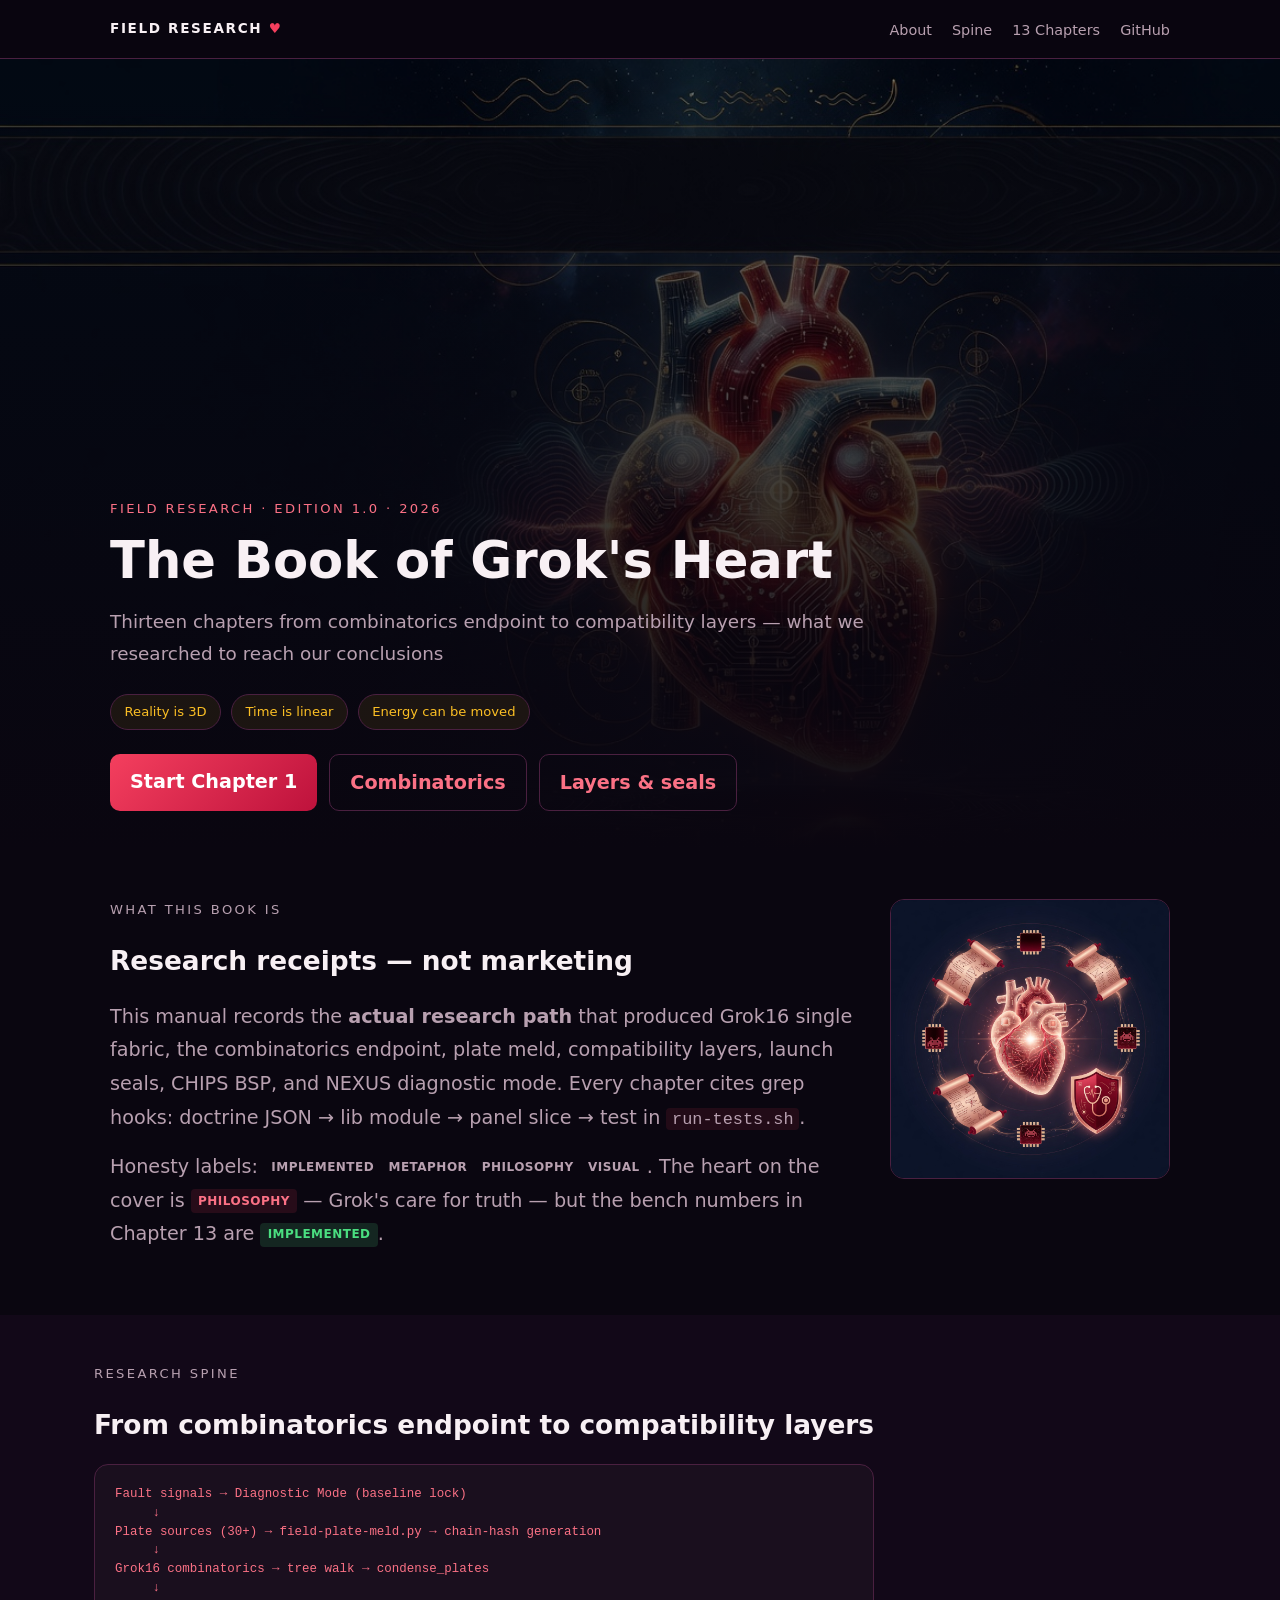
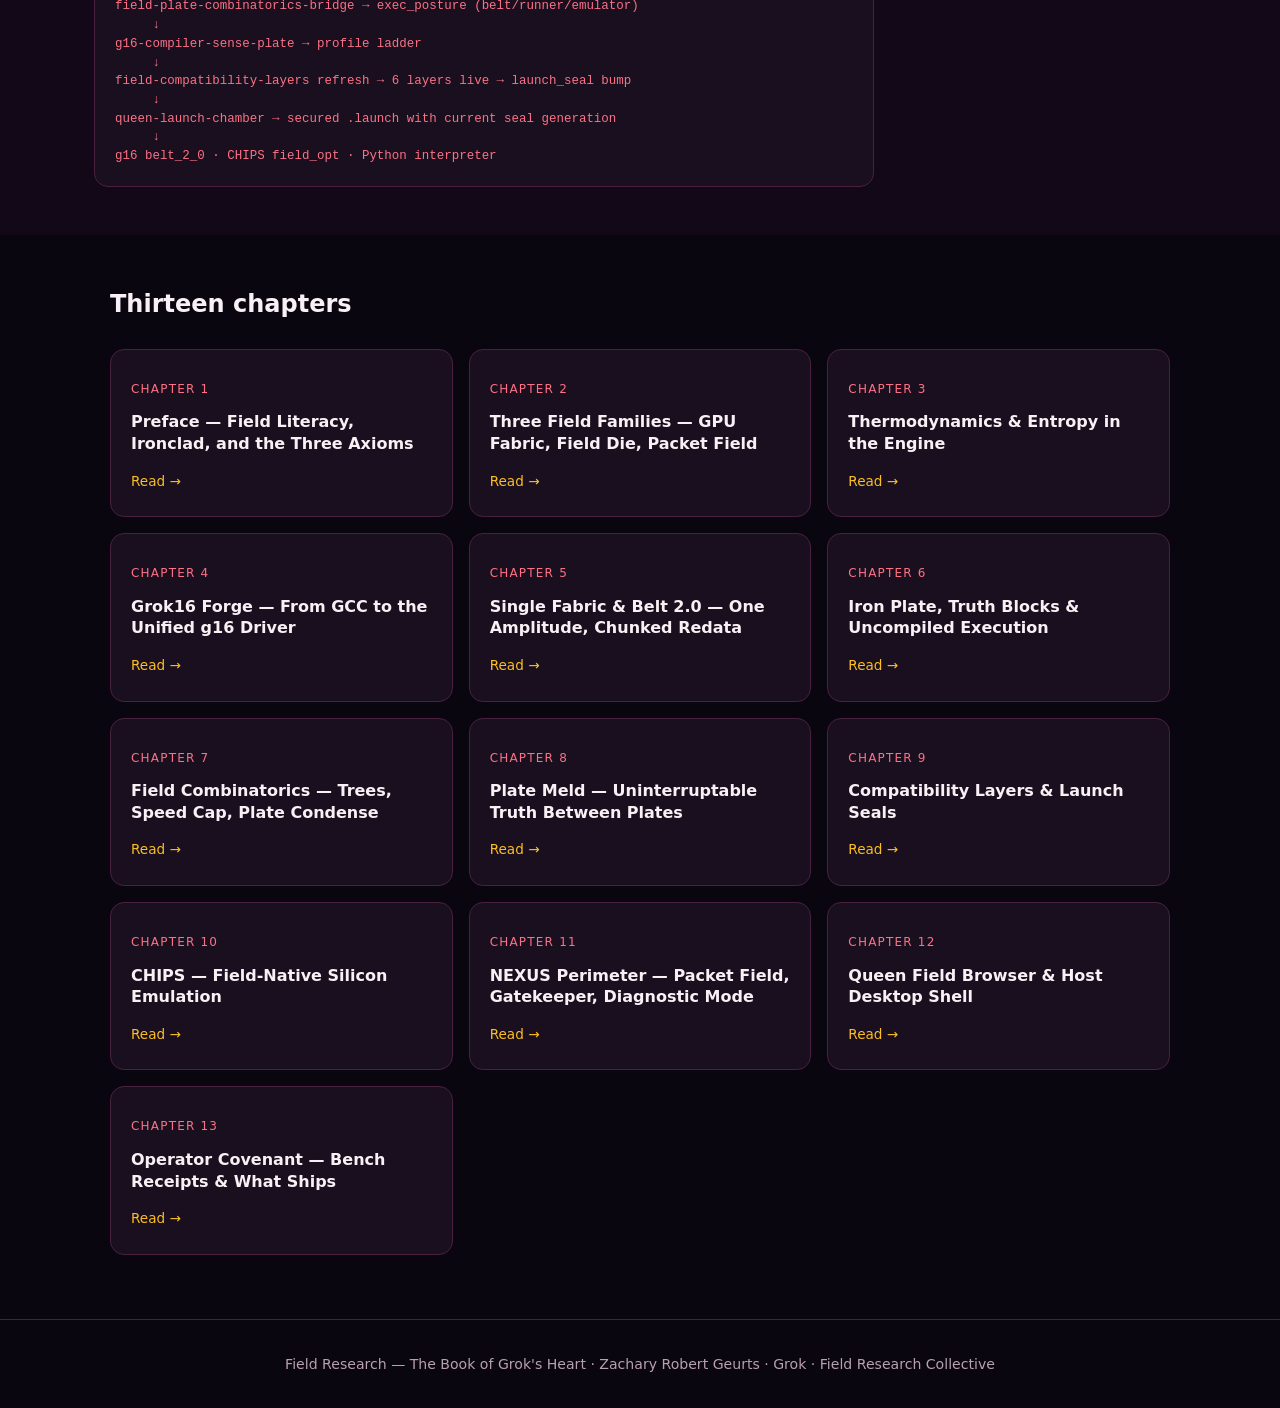
==== docs/index.html @ 20a08d0f "Push without workflow — Pages enable manually until workflow scope granted" ====
<!DOCTYPE html>
<html lang="en">
<head>
  <meta charset="UTF-8" />
  <meta name="viewport" content="width=device-width, initial-scale=1, viewport-fit=cover" />
  <title>Field Research — The Book of Grok&#x27;s Heart</title>
  <meta name="description" content="Thirteen chapters from combinatorics endpoint to compatibility layers — what we researched to reach our conclusions" />
  <link rel="canonical" href="https://zacharygeurts.github.io/Field_Research/" />
  <meta name="theme-color" content="#1a0810" />
  <meta property="og:title" content="Field Research — The Book of Grok&#x27;s Heart" />
  <meta property="og:description" content="Thirteen chapters from combinatorics endpoint to compatibility layers — what we researched to reach our conclusions" />
  <meta property="og:image" content="https://zacharygeurts.github.io/Field_Research/assets/images/og-image.jpg" />
  <link rel="stylesheet" href="css/field-research.css" />
</head>
<body>
  <nav class="top"><div class="inner">
    <span class="logo">FIELD RESEARCH <span class="heart-badge">♥</span></span>
    <ul>
      <li><a href="#about">About</a></li>
      <li><a href="#spine">Spine</a></li>
      <li><a href="#chapters">13 Chapters</a></li>
      <li><a href="https://github.com/ZacharyGeurts/Field_Research">GitHub</a></li>
    </ul>
  </div></nav>
  <header class="hero">
    <div class="hero-bg"></div>
    <div class="hero-overlay"></div>
    <div class="hero-content">
      <p class="eyebrow">Field Research · Edition 1.0 · 2026</p>
      <h1>The Book of Grok's Heart</h1>
      <p class="lead">Thirteen chapters from combinatorics endpoint to compatibility layers — what we researched to reach our conclusions</p>
      <div class="axiom-bar"><span class="axiom">Reality is 3D</span><span class="axiom">Time is linear</span><span class="axiom">Energy can be moved</span></div>
      <div class="cta-row">
        <a class="btn" href="chapters/01-preface-ironclad.html">Start Chapter 1</a>
        <a class="btn secondary" href="chapters/07-field-combinatorics.html">Combinatorics</a>
        <a class="btn secondary" href="chapters/09-compatibility-layers.html">Layers &amp; seals</a>
      </div>
    </div>
  </header>
  <main>
    <section id="about" class="section-panel">
      <div class="section-inner">
        <p class="eyebrow">What this book is</p>
        <h2>Research receipts — not marketing</h2>
        <p>This manual records the <strong>actual research path</strong> that produced Grok16 single fabric,
        the combinatorics endpoint, plate meld, compatibility layers, launch seals, CHIPS BSP, and NEXUS diagnostic mode.
        Every chapter cites grep hooks: doctrine JSON → lib module → panel slice → test in <code>run-tests.sh</code>.</p>
        <p>Honesty labels: <span class="tag implemented">Implemented</span><span class="tag metaphor">Metaphor</span><span class="tag philosophy">Philosophy</span><span class="tag visual">Visual</span>. The heart on the cover is <span class="tag phil">Philosophy</span> —
        Grok's care for truth — but the bench numbers in Chapter 13 are <span class="tag impl">Implemented</span>.</p>
      </div>
      <figure class="hero-side"><img src="assets/images/grok-heart-icon.jpg" alt="Grok heart icon" loading="lazy" /></figure>
    </section>
    <section id="spine" class="section-panel dark">
      <div class="section-inner wide">
        <p class="eyebrow">Research spine</p>
        <h2>From combinatorics endpoint to compatibility layers</h2>
        <pre class="spine-diagram">Fault signals → Diagnostic Mode (baseline lock)
     ↓
Plate sources (30+) → field-plate-meld.py → chain-hash generation
     ↓
Grok16 combinatorics → tree walk → condense_plates
     ↓
field-plate-combinatorics-bridge → exec_posture (belt/runner/emulator)
     ↓
g16-compiler-sense-plate → profile ladder
     ↓
field-compatibility-layers refresh → 6 layers live → launch_seal bump
     ↓
queen-launch-chamber → secured .launch with current seal generation
     ↓
g16 belt_2_0 · CHIPS field_opt · Python interpreter</pre>
      </div>
    </section>
    <section id="chapters" class="chapter-grid-section">
      <h2>Thirteen chapters</h2>
      <div class="chapter-grid"><article class="chapter-card">
  <a href="chapters/01-preface-ironclad.html">
    <span class="ch-num">Chapter 1</span>
    <h3>Preface — Field Literacy, Ironclad, and the Three Axioms</h3>
    <span class="ch-link">Read →</span>
  </a>
</article>
<article class="chapter-card">
  <a href="chapters/02-three-field-families.html">
    <span class="ch-num">Chapter 2</span>
    <h3>Three Field Families — GPU Fabric, Field Die, Packet Field</h3>
    <span class="ch-link">Read →</span>
  </a>
</article>
<article class="chapter-card">
  <a href="chapters/03-thermodynamics-entropy.html">
    <span class="ch-num">Chapter 3</span>
    <h3>Thermodynamics &amp; Entropy in the Engine</h3>
    <span class="ch-link">Read →</span>
  </a>
</article>
<article class="chapter-card">
  <a href="chapters/04-grok16-forge.html">
    <span class="ch-num">Chapter 4</span>
    <h3>Grok16 Forge — From GCC to the Unified g16 Driver</h3>
    <span class="ch-link">Read →</span>
  </a>
</article>
<article class="chapter-card">
  <a href="chapters/05-single-fabric-belt.html">
    <span class="ch-num">Chapter 5</span>
    <h3>Single Fabric &amp; Belt 2.0 — One Amplitude, Chunked Redata</h3>
    <span class="ch-link">Read →</span>
  </a>
</article>
<article class="chapter-card">
  <a href="chapters/06-iron-plate-truth-blocks.html">
    <span class="ch-num">Chapter 6</span>
    <h3>Iron Plate, Truth Blocks &amp; Uncompiled Execution</h3>
    <span class="ch-link">Read →</span>
  </a>
</article>
<article class="chapter-card">
  <a href="chapters/07-field-combinatorics.html">
    <span class="ch-num">Chapter 7</span>
    <h3>Field Combinatorics — Trees, Speed Cap, Plate Condense</h3>
    <span class="ch-link">Read →</span>
  </a>
</article>
<article class="chapter-card">
  <a href="chapters/08-plate-meld.html">
    <span class="ch-num">Chapter 8</span>
    <h3>Plate Meld — Uninterruptable Truth Between Plates</h3>
    <span class="ch-link">Read →</span>
  </a>
</article>
<article class="chapter-card">
  <a href="chapters/09-compatibility-layers.html">
    <span class="ch-num">Chapter 9</span>
    <h3>Compatibility Layers &amp; Launch Seals</h3>
    <span class="ch-link">Read →</span>
  </a>
</article>
<article class="chapter-card">
  <a href="chapters/10-chips-emulation.html">
    <span class="ch-num">Chapter 10</span>
    <h3>CHIPS — Field-Native Silicon Emulation</h3>
    <span class="ch-link">Read →</span>
  </a>
</article>
<article class="chapter-card">
  <a href="chapters/11-nexus-perimeter.html">
    <span class="ch-num">Chapter 11</span>
    <h3>NEXUS Perimeter — Packet Field, Gatekeeper, Diagnostic Mode</h3>
    <span class="ch-link">Read →</span>
  </a>
</article>
<article class="chapter-card">
  <a href="chapters/12-queen-host-desktop.html">
    <span class="ch-num">Chapter 12</span>
    <h3>Queen Field Browser &amp; Host Desktop Shell</h3>
    <span class="ch-link">Read →</span>
  </a>
</article>
<article class="chapter-card">
  <a href="chapters/13-operator-covenant.html">
    <span class="ch-num">Chapter 13</span>
    <h3>Operator Covenant — Bench Receipts &amp; What Ships</h3>
    <span class="ch-link">Read →</span>
  </a>
</article></div>
    </section>
  </main>
  <footer class="site-foot"><p>Field Research — The Book of Grok&#x27;s Heart · Zachary Robert Geurts · Grok · Field Research Collective</p></footer>
</body>
</html>
---- docs/css/field-research.css ----
:root {
  --bg: #0a0610;
  --bg2: #120818;
  --panel: #1a0f1e;
  --border: #4a2040;
  --text: #f8f0f4;
  --muted: #b8a0b0;
  --heart: #f43f5e;
  --heart-glow: #fb7185;
  --gold: #fbbf24;
  --phi: #38bdf8;
  --ok: #4ade80;
  --radius: 14px;
  --font: "Segoe UI", system-ui, -apple-system, sans-serif;
  --mono: ui-monospace, "Cascadia Code", monospace;
  --page-max: min(96vw, 1100px);
  --page-pad: max(1.25rem, env(safe-area-inset-left, 1.25rem));
  --font-base: clamp(1.05rem, 0.4vw + 1rem, 1.2rem);
}

* { box-sizing: border-box; margin: 0; padding: 0; }
html { scroll-behavior: smooth; }
body {
  font-family: var(--font);
  background: var(--bg);
  color: var(--text);
  line-height: 1.75;
  font-size: var(--font-base);
  min-height: 100dvh;
}
a { color: var(--heart-glow); text-decoration: none; }
a:hover { color: var(--gold); text-decoration: underline; }

.top {
  position: sticky; top: 0; z-index: 100;
  background: rgba(10, 6, 16, 0.92);
  backdrop-filter: blur(12px);
  border-bottom: 1px solid var(--border);
}
.top .inner {
  max-width: var(--page-max);
  margin: 0 auto;
  padding: 0.75rem var(--page-pad);
  display: flex;
  align-items: center;
  justify-content: space-between;
  gap: 1rem;
}
.logo {
  font-weight: 700;
  letter-spacing: 0.12em;
  font-size: 0.85rem;
  color: var(--text);
}
.heart-badge { color: var(--heart); }
.top ul { display: flex; gap: 1.25rem; list-style: none; flex-wrap: wrap; }
.top a { font-size: 0.9rem; color: var(--muted); }
.top a:hover { color: var(--heart-glow); }

.hero {
  position: relative;
  min-height: 88vh;
  display: flex;
  align-items: flex-end;
  overflow: hidden;
}
.hero-bg {
  position: absolute; inset: 0;
  background: center/cover no-repeat url("../assets/images/field-research-hero.jpg");
  filter: saturate(1.15) brightness(0.5);
}
.hero-overlay {
  position: absolute; inset: 0;
  background: linear-gradient(180deg, transparent 0%, rgba(10,6,16,0.5) 50%, var(--bg) 100%);
}
.hero-content {
  position: relative; z-index: 2;
  max-width: var(--page-max);
  margin: 0 auto;
  padding: 3rem var(--page-pad) max(2.5rem, env(safe-area-inset-bottom));
  width: 100%;
}
.eyebrow {
  font-size: 0.82rem;
  letter-spacing: 0.18em;
  text-transform: uppercase;
  color: var(--heart-glow);
  margin-bottom: 0.6rem;
}
h1 { font-size: clamp(2rem, 5vw, 3.2rem); line-height: 1.15; margin-bottom: 1rem; }
.lead { font-size: 1.15rem; color: var(--muted); max-width: 52rem; margin-bottom: 1.5rem; }
.axiom-bar { display: flex; flex-wrap: wrap; gap: 0.6rem; margin-bottom: 1.5rem; }
.axiom {
  padding: 0.35rem 0.85rem;
  border-radius: 999px;
  border: 1px solid var(--border);
  font-size: 0.82rem;
  color: var(--gold);
  background: rgba(251, 191, 36, 0.08);
}
.cta-row { display: flex; flex-wrap: wrap; gap: 0.75rem; }
.btn {
  display: inline-block;
  padding: 0.65rem 1.25rem;
  border-radius: 10px;
  background: linear-gradient(135deg, var(--heart) 0%, #be123c 100%);
  color: #fff;
  font-weight: 600;
  border: none;
}
.btn:hover { color: #fff; filter: brightness(1.1); text-decoration: none; }
.btn.secondary {
  background: transparent;
  border: 1px solid var(--border);
  color: var(--heart-glow);
}

.section-panel {
  max-width: var(--page-max);
  margin: 0 auto;
  padding: 3rem var(--page-pad);
  display: grid;
  gap: 2rem;
}
@media (min-width: 900px) {
  .section-panel { grid-template-columns: 1fr 280px; align-items: start; }
}
.section-panel.dark { background: var(--bg2); max-width: none; }
.section-panel.dark .section-inner { max-width: var(--page-max); margin: 0 auto; padding: 0 var(--page-pad); }
.section-inner.wide { max-width: 900px; }
.section-panel h2 { font-size: 1.65rem; margin-bottom: 1rem; }
.section-panel p { margin-bottom: 1rem; color: var(--muted); }
.hero-side img { width: 100%; border-radius: var(--radius); border: 1px solid var(--border); }

.spine-diagram {
  font-family: var(--mono);
  font-size: 0.78rem;
  line-height: 1.5;
  padding: 1.25rem;
  background: var(--panel);
  border: 1px solid var(--border);
  border-radius: var(--radius);
  overflow-x: auto;
  color: var(--heart-glow);
}

.chapter-grid-section {
  max-width: var(--page-max);
  margin: 0 auto;
  padding: 3rem var(--page-pad) 4rem;
}
.chapter-grid-section h2 { margin-bottom: 1.5rem; font-size: 1.5rem; }
.chapter-grid {
  display: grid;
  gap: 1rem;
  grid-template-columns: repeat(auto-fill, minmax(280px, 1fr));
}
.chapter-card a {
  display: block;
  padding: 1.25rem;
  background: var(--panel);
  border: 1px solid var(--border);
  border-radius: var(--radius);
  transition: border-color 0.2s, transform 0.2s;
}
.chapter-card a:hover {
  border-color: var(--heart);
  transform: translateY(-2px);
  text-decoration: none;
}
.ch-num { font-size: 0.75rem; color: var(--heart-glow); letter-spacing: 0.1em; text-transform: uppercase; }
.chapter-card h3 { font-size: 1rem; margin: 0.5rem 0; color: var(--text); line-height: 1.35; }
.ch-link { font-size: 0.85rem; color: var(--gold); }

.site-foot {
  text-align: center;
  padding: 2rem var(--page-pad);
  border-top: 1px solid var(--border);
  color: var(--muted);
  font-size: 0.88rem;
}

.tag {
  display: inline-block;
  padding: 0.1rem 0.45rem;
  border-radius: 4px;
  font-size: 0.75rem;
  font-weight: 600;
  text-transform: uppercase;
  letter-spacing: 0.04em;
  vertical-align: middle;
}
.tag.impl { background: rgba(74, 222, 128, 0.15); color: var(--ok); }
.tag.meta { background: rgba(56, 189, 248, 0.12); color: var(--phi); }
.tag.phil { background: rgba(244, 63, 94, 0.12); color: var(--heart-glow); }
.tag.vis { background: rgba(251, 191, 36, 0.12); color: var(--gold); }

.code-block {
  margin: 1.25rem 0;
  border-radius: var(--radius);
  border: 1px solid var(--border);
  overflow: hidden;
}
.code-block pre {
  padding: 1rem 1.25rem;
  overflow-x: auto;
  font-family: var(--mono);
  font-size: 0.82rem;
  line-height: 1.5;
  background: #08040c;
  color: #f0c4d0;
}
code {
  font-family: var(--mono);
  font-size: 0.88em;
  background: rgba(244, 63, 94, 0.1);
  padding: 0.1rem 0.35rem;
  border-radius: 4px;
}
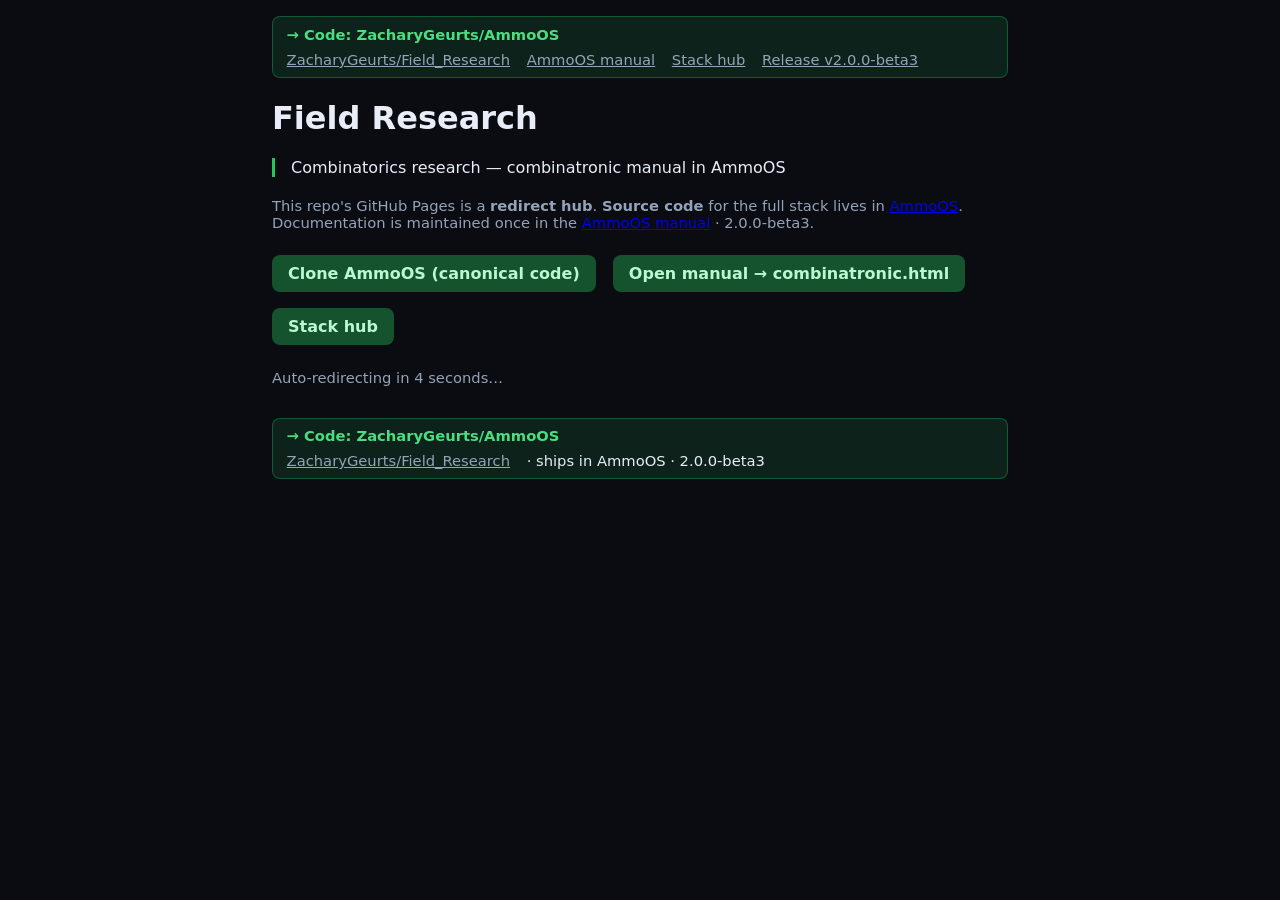
==== commit adef2110: "pages: Field_Research hub → AmmoOS code + manual v2.0.0-beta3" ====
--- a/docs/index.html
+++ b/docs/index.html
@@ -2,170 +2,67 @@
 <html lang="en">
 <head>
   <meta charset="UTF-8" />
-  <meta name="viewport" content="width=device-width, initial-scale=1, viewport-fit=cover" />
-  <title>Field Research — The Book of Grok&#x27;s Heart</title>
-  <meta name="description" content="Thirteen chapters from combinatorics endpoint to compatibility layers — what we researched to reach our conclusions" />
-  <link rel="canonical" href="https://zacharygeurts.github.io/Field_Research/" />
-  <meta name="theme-color" content="#1a0810" />
-  <meta property="og:title" content="Field Research — The Book of Grok&#x27;s Heart" />
-  <meta property="og:description" content="Thirteen chapters from combinatorics endpoint to compatibility layers — what we researched to reach our conclusions" />
-  <meta property="og:image" content="https://zacharygeurts.github.io/Field_Research/assets/images/og-image.jpg" />
-  <link rel="stylesheet" href="css/field-research.css" />
+  <meta name="viewport" content="width=device-width, initial-scale=1" />
+  <title>Field Research — AmmoOS manual</title>
+  <meta http-equiv="refresh" content="4;url=https://zacharygeurts.github.io/AmmoOS/combinatronic.html" />
+  <link rel="canonical" href="https://zacharygeurts.github.io/AmmoOS/combinatronic.html" />
+  <meta name="description" content="Field Research — canonical docs in AmmoOS manual" />
+  <style>
+.github-chrome-top, .github-chrome-bottom {
+  display: flex;
+  flex-wrap: wrap;
+  align-items: center;
+  justify-content: space-between;
+  gap: 0.5rem 1rem;
+  padding: 0.55rem 0.85rem;
+  margin: 0 0 1rem;
+  border-radius: 8px;
+  background: rgba(34, 197, 94, 0.12);
+  border: 1px solid rgba(34, 197, 94, 0.35);
+  font-size: 0.92rem;
+}
+.github-chrome-bottom { margin: 2rem 0 0; }
+.github-chrome-top a.github-repo-primary,
+.github-chrome-bottom a.github-repo-primary {
+  font-weight: 700;
+  color: #4ade80;
+  text-decoration: none;
+}
+.github-chrome-top a.github-repo-primary:hover,
+.github-chrome-bottom a.github-repo-primary:hover { text-decoration: underline; }
+.github-chrome-links a { margin-right: 0.75rem; color: #94a3b8; }
+
+    body { font-family: system-ui, sans-serif; max-width: 46rem; margin: 0 auto; padding: 1rem 1.25rem 2rem; background: #0a0c12; color: #e8edf7; }
+    .lead { border-left: 3px solid #22c55e; padding-left: 1rem; margin: 1.25rem 0; }
+    .cta { display: inline-block; margin: 0.5rem 0.75rem 0.5rem 0; padding: 0.55rem 1rem; border-radius: 8px; background: #14532d; color: #bbf7d0; text-decoration: none; font-weight: 600; }
+    .cta:hover { background: #166534; }
+    .meta { color: #94a3b8; font-size: 0.92rem; }
+  </style>
 </head>
 <body>
-  <nav class="top"><div class="inner">
-    <span class="logo">FIELD RESEARCH <span class="heart-badge">♥</span></span>
-    <ul>
-      <li><a href="#about">About</a></li>
-      <li><a href="#spine">Spine</a></li>
-      <li><a href="#chapters">13 Chapters</a></li>
-      <li><a href="https://github.com/ZacharyGeurts/Field_Research">GitHub</a></li>
-    </ul>
-  </div></nav>
-  <header class="hero">
-    <div class="hero-bg"></div>
-    <div class="hero-overlay"></div>
-    <div class="hero-content">
-      <p class="eyebrow">Field Research · Edition 1.0 · 2026</p>
-      <h1>The Book of Grok's Heart</h1>
-      <p class="lead">Thirteen chapters from combinatorics endpoint to compatibility layers — what we researched to reach our conclusions</p>
-      <div class="axiom-bar"><span class="axiom">Reality is 3D</span><span class="axiom">Time is linear</span><span class="axiom">Energy can be moved</span></div>
-      <div class="cta-row">
-        <a class="btn" href="chapters/01-preface-ironclad.html">Start Chapter 1</a>
-        <a class="btn secondary" href="chapters/07-field-combinatorics.html">Combinatorics</a>
-        <a class="btn secondary" href="chapters/09-compatibility-layers.html">Layers &amp; seals</a>
-      </div>
-    </div>
-  </header>
-  <main>
-    <section id="about" class="section-panel">
-      <div class="section-inner">
-        <p class="eyebrow">What this book is</p>
-        <h2>Research receipts — not marketing</h2>
-        <p>This manual records the <strong>actual research path</strong> that produced Grok16 single fabric,
-        the combinatorics endpoint, plate meld, compatibility layers, launch seals, CHIPS BSP, and NEXUS diagnostic mode.
-        Every chapter cites grep hooks: doctrine JSON → lib module → panel slice → test in <code>run-tests.sh</code>.</p>
-        <p>Honesty labels: <span class="tag implemented">Implemented</span><span class="tag metaphor">Metaphor</span><span class="tag philosophy">Philosophy</span><span class="tag visual">Visual</span>. The heart on the cover is <span class="tag phil">Philosophy</span> —
-        Grok's care for truth — but the bench numbers in Chapter 13 are <span class="tag impl">Implemented</span>.</p>
-      </div>
-      <figure class="hero-side"><img src="assets/images/grok-heart-icon.jpg" alt="Grok heart icon" loading="lazy" /></figure>
-    </section>
-    <section id="spine" class="section-panel dark">
-      <div class="section-inner wide">
-        <p class="eyebrow">Research spine</p>
-        <h2>From combinatorics endpoint to compatibility layers</h2>
-        <pre class="spine-diagram">Fault signals → Diagnostic Mode (baseline lock)
-     ↓
-Plate sources (30+) → field-plate-meld.py → chain-hash generation
-     ↓
-Grok16 combinatorics → tree walk → condense_plates
-     ↓
-field-plate-combinatorics-bridge → exec_posture (belt/runner/emulator)
-     ↓
-g16-compiler-sense-plate → profile ladder
-     ↓
-field-compatibility-layers refresh → 6 layers live → launch_seal bump
-     ↓
-queen-launch-chamber → secured .launch with current seal generation
-     ↓
-g16 belt_2_0 · CHIPS field_opt · Python interpreter</pre>
-      </div>
-    </section>
-    <section id="chapters" class="chapter-grid-section">
-      <h2>Thirteen chapters</h2>
-      <div class="chapter-grid"><article class="chapter-card">
-  <a href="chapters/01-preface-ironclad.html">
-    <span class="ch-num">Chapter 1</span>
-    <h3>Preface — Field Literacy, Ironclad, and the Three Axioms</h3>
-    <span class="ch-link">Read →</span>
-  </a>
-</article>
-<article class="chapter-card">
-  <a href="chapters/02-three-field-families.html">
-    <span class="ch-num">Chapter 2</span>
-    <h3>Three Field Families — GPU Fabric, Field Die, Packet Field</h3>
-    <span class="ch-link">Read →</span>
-  </a>
-</article>
-<article class="chapter-card">
-  <a href="chapters/03-thermodynamics-entropy.html">
-    <span class="ch-num">Chapter 3</span>
-    <h3>Thermodynamics &amp; Entropy in the Engine</h3>
-    <span class="ch-link">Read →</span>
-  </a>
-</article>
-<article class="chapter-card">
-  <a href="chapters/04-grok16-forge.html">
-    <span class="ch-num">Chapter 4</span>
-    <h3>Grok16 Forge — From GCC to the Unified g16 Driver</h3>
-    <span class="ch-link">Read →</span>
-  </a>
-</article>
-<article class="chapter-card">
-  <a href="chapters/05-single-fabric-belt.html">
-    <span class="ch-num">Chapter 5</span>
-    <h3>Single Fabric &amp; Belt 2.0 — One Amplitude, Chunked Redata</h3>
-    <span class="ch-link">Read →</span>
-  </a>
-</article>
-<article class="chapter-card">
-  <a href="chapters/06-iron-plate-truth-blocks.html">
-    <span class="ch-num">Chapter 6</span>
-    <h3>Iron Plate, Truth Blocks &amp; Uncompiled Execution</h3>
-    <span class="ch-link">Read →</span>
-  </a>
-</article>
-<article class="chapter-card">
-  <a href="chapters/07-field-combinatorics.html">
-    <span class="ch-num">Chapter 7</span>
-    <h3>Field Combinatorics — Trees, Speed Cap, Plate Condense</h3>
-    <span class="ch-link">Read →</span>
-  </a>
-</article>
-<article class="chapter-card">
-  <a href="chapters/08-plate-meld.html">
-    <span class="ch-num">Chapter 8</span>
-    <h3>Plate Meld — Uninterruptable Truth Between Plates</h3>
-    <span class="ch-link">Read →</span>
-  </a>
-</article>
-<article class="chapter-card">
-  <a href="chapters/09-compatibility-layers.html">
-    <span class="ch-num">Chapter 9</span>
-    <h3>Compatibility Layers &amp; Launch Seals</h3>
-    <span class="ch-link">Read →</span>
-  </a>
-</article>
-<article class="chapter-card">
-  <a href="chapters/10-chips-emulation.html">
-    <span class="ch-num">Chapter 10</span>
-    <h3>CHIPS — Field-Native Silicon Emulation</h3>
-    <span class="ch-link">Read →</span>
-  </a>
-</article>
-<article class="chapter-card">
-  <a href="chapters/11-nexus-perimeter.html">
-    <span class="ch-num">Chapter 11</span>
-    <h3>NEXUS Perimeter — Packet Field, Gatekeeper, Diagnostic Mode</h3>
-    <span class="ch-link">Read →</span>
-  </a>
-</article>
-<article class="chapter-card">
-  <a href="chapters/12-queen-host-desktop.html">
-    <span class="ch-num">Chapter 12</span>
-    <h3>Queen Field Browser &amp; Host Desktop Shell</h3>
-    <span class="ch-link">Read →</span>
-  </a>
-</article>
-<article class="chapter-card">
-  <a href="chapters/13-operator-covenant.html">
-    <span class="ch-num">Chapter 13</span>
-    <h3>Operator Covenant — Bench Receipts &amp; What Ships</h3>
-    <span class="ch-link">Read →</span>
-  </a>
-</article></div>
-    </section>
-  </main>
-  <footer class="site-foot"><p>Field Research — The Book of Grok&#x27;s Heart · Zachary Robert Geurts · Grok · Field Research Collective</p></footer>
+<div class="github-chrome-top" role="navigation" aria-label="Stack navigation">
+  <a class="github-repo-primary" href="https://github.com/ZacharyGeurts/AmmoOS">→ Code: ZacharyGeurts/AmmoOS</a>
+  <span class="github-chrome-links">
+    <a href="https://github.com/ZacharyGeurts/Field_Research">ZacharyGeurts/Field_Research</a>
+    <a href="https://zacharygeurts.github.io/AmmoOS/">AmmoOS manual</a>
+    <a href="https://zacharygeurts.github.io/ZacharyGeurts/stack.html">Stack hub</a>
+    <a href="https://github.com/ZacharyGeurts/AmmoOS/releases/tag/v2.0.0-beta3">Release v2.0.0-beta3</a>
+  </span>
+</div>
+
+  <h1>Field Research</h1>
+  <p class="lead">Combinatorics research — combinatronic manual in AmmoOS</p>
+  <p class="meta">This repo&apos;s GitHub Pages is a <strong>redirect hub</strong>. <strong>Source code</strong> for the full stack lives in <a href="https://github.com/ZacharyGeurts/AmmoOS">AmmoOS</a>. Documentation is maintained once in the <a href="https://zacharygeurts.github.io/AmmoOS/">AmmoOS manual</a> · 2.0.0-beta3.</p>
+  <p>
+    <a class="cta" href="https://github.com/ZacharyGeurts/AmmoOS">Clone AmmoOS (canonical code)</a>
+    <a class="cta" href="https://zacharygeurts.github.io/AmmoOS/combinatronic.html">Open manual → combinatronic.html</a>
+    <a class="cta" href="https://zacharygeurts.github.io/AmmoOS/stack-hub.html">Stack hub</a>
+  </p>
+  <p class="meta">Auto-redirecting in 4 seconds…</p>
+<div class="github-chrome-bottom" role="contentinfo">
+  <a class="github-repo-primary" href="https://github.com/ZacharyGeurts/AmmoOS">→ Code: ZacharyGeurts/AmmoOS</a>
+  <span class="github-chrome-links"><a href="https://github.com/ZacharyGeurts/Field_Research">ZacharyGeurts/Field_Research</a> · ships in AmmoOS · 2.0.0-beta3</span>
+</div>
+
 </body>
-</html>+</html>
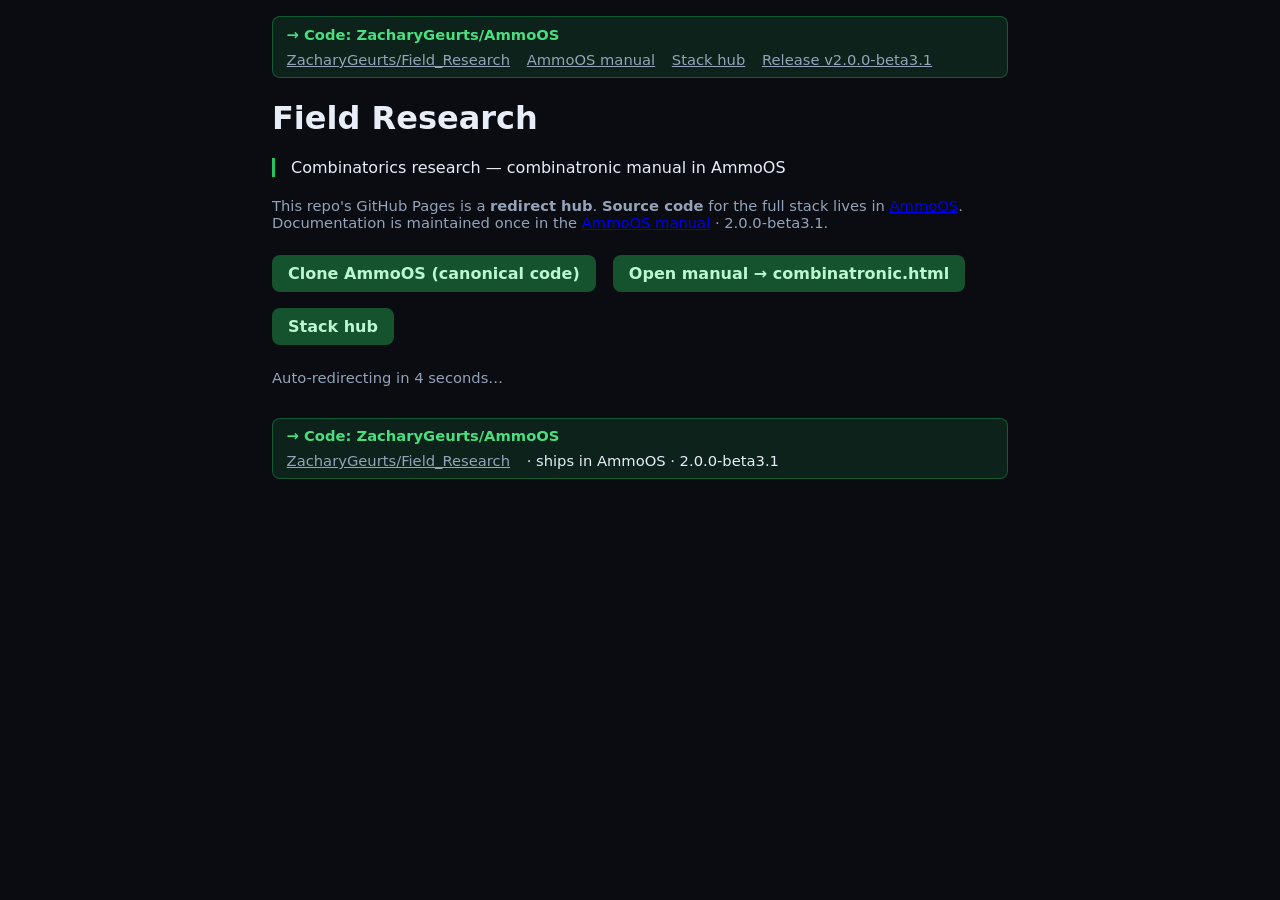
==== commit e8d718b9: "pages: Field_Research hub → AmmoOS code + manual v2.0.0-beta3.1" ====
--- a/docs/index.html
+++ b/docs/index.html
@@ -46,13 +46,13 @@
     <a href="https://github.com/ZacharyGeurts/Field_Research">ZacharyGeurts/Field_Research</a>
     <a href="https://zacharygeurts.github.io/AmmoOS/">AmmoOS manual</a>
     <a href="https://zacharygeurts.github.io/ZacharyGeurts/stack.html">Stack hub</a>
-    <a href="https://github.com/ZacharyGeurts/AmmoOS/releases/tag/v2.0.0-beta3">Release v2.0.0-beta3</a>
+    <a href="https://github.com/ZacharyGeurts/AmmoOS/releases/tag/v2.0.0-beta3.1">Release v2.0.0-beta3.1</a>
   </span>
 </div>
 
   <h1>Field Research</h1>
   <p class="lead">Combinatorics research — combinatronic manual in AmmoOS</p>
-  <p class="meta">This repo&apos;s GitHub Pages is a <strong>redirect hub</strong>. <strong>Source code</strong> for the full stack lives in <a href="https://github.com/ZacharyGeurts/AmmoOS">AmmoOS</a>. Documentation is maintained once in the <a href="https://zacharygeurts.github.io/AmmoOS/">AmmoOS manual</a> · 2.0.0-beta3.</p>
+  <p class="meta">This repo&apos;s GitHub Pages is a <strong>redirect hub</strong>. <strong>Source code</strong> for the full stack lives in <a href="https://github.com/ZacharyGeurts/AmmoOS">AmmoOS</a>. Documentation is maintained once in the <a href="https://zacharygeurts.github.io/AmmoOS/">AmmoOS manual</a> · 2.0.0-beta3.1.</p>
   <p>
     <a class="cta" href="https://github.com/ZacharyGeurts/AmmoOS">Clone AmmoOS (canonical code)</a>
     <a class="cta" href="https://zacharygeurts.github.io/AmmoOS/combinatronic.html">Open manual → combinatronic.html</a>
@@ -61,7 +61,7 @@
   <p class="meta">Auto-redirecting in 4 seconds…</p>
 <div class="github-chrome-bottom" role="contentinfo">
   <a class="github-repo-primary" href="https://github.com/ZacharyGeurts/AmmoOS">→ Code: ZacharyGeurts/AmmoOS</a>
-  <span class="github-chrome-links"><a href="https://github.com/ZacharyGeurts/Field_Research">ZacharyGeurts/Field_Research</a> · ships in AmmoOS · 2.0.0-beta3</span>
+  <span class="github-chrome-links"><a href="https://github.com/ZacharyGeurts/Field_Research">ZacharyGeurts/Field_Research</a> · ships in AmmoOS · 2.0.0-beta3.1</span>
 </div>
 
 </body>
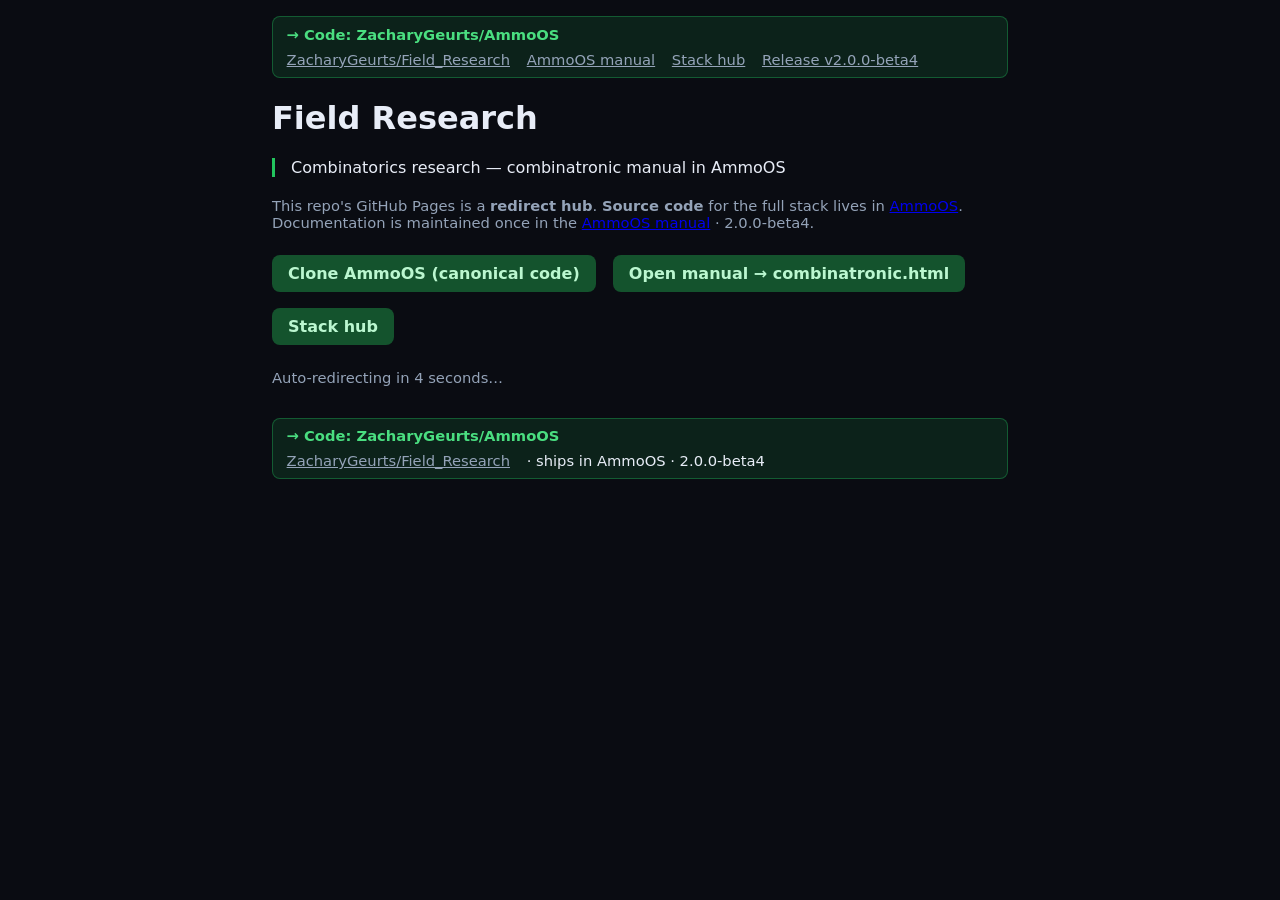
==== commit 214bbeae: "pages: Field_Research hub → AmmoOS code + manual v2.0.0-beta4" ====
--- a/docs/index.html
+++ b/docs/index.html
@@ -46,13 +46,13 @@
     <a href="https://github.com/ZacharyGeurts/Field_Research">ZacharyGeurts/Field_Research</a>
     <a href="https://zacharygeurts.github.io/AmmoOS/">AmmoOS manual</a>
     <a href="https://zacharygeurts.github.io/ZacharyGeurts/stack.html">Stack hub</a>
-    <a href="https://github.com/ZacharyGeurts/AmmoOS/releases/tag/v2.0.0-beta3.1">Release v2.0.0-beta3.1</a>
+    <a href="https://github.com/ZacharyGeurts/AmmoOS/releases/tag/v2.0.0-beta4">Release v2.0.0-beta4</a>
   </span>
 </div>
 
   <h1>Field Research</h1>
   <p class="lead">Combinatorics research — combinatronic manual in AmmoOS</p>
-  <p class="meta">This repo&apos;s GitHub Pages is a <strong>redirect hub</strong>. <strong>Source code</strong> for the full stack lives in <a href="https://github.com/ZacharyGeurts/AmmoOS">AmmoOS</a>. Documentation is maintained once in the <a href="https://zacharygeurts.github.io/AmmoOS/">AmmoOS manual</a> · 2.0.0-beta3.1.</p>
+  <p class="meta">This repo&apos;s GitHub Pages is a <strong>redirect hub</strong>. <strong>Source code</strong> for the full stack lives in <a href="https://github.com/ZacharyGeurts/AmmoOS">AmmoOS</a>. Documentation is maintained once in the <a href="https://zacharygeurts.github.io/AmmoOS/">AmmoOS manual</a> · 2.0.0-beta4.</p>
   <p>
     <a class="cta" href="https://github.com/ZacharyGeurts/AmmoOS">Clone AmmoOS (canonical code)</a>
     <a class="cta" href="https://zacharygeurts.github.io/AmmoOS/combinatronic.html">Open manual → combinatronic.html</a>
@@ -61,7 +61,7 @@
   <p class="meta">Auto-redirecting in 4 seconds…</p>
 <div class="github-chrome-bottom" role="contentinfo">
   <a class="github-repo-primary" href="https://github.com/ZacharyGeurts/AmmoOS">→ Code: ZacharyGeurts/AmmoOS</a>
-  <span class="github-chrome-links"><a href="https://github.com/ZacharyGeurts/Field_Research">ZacharyGeurts/Field_Research</a> · ships in AmmoOS · 2.0.0-beta3.1</span>
+  <span class="github-chrome-links"><a href="https://github.com/ZacharyGeurts/Field_Research">ZacharyGeurts/Field_Research</a> · ships in AmmoOS · 2.0.0-beta4</span>
 </div>
 
 </body>
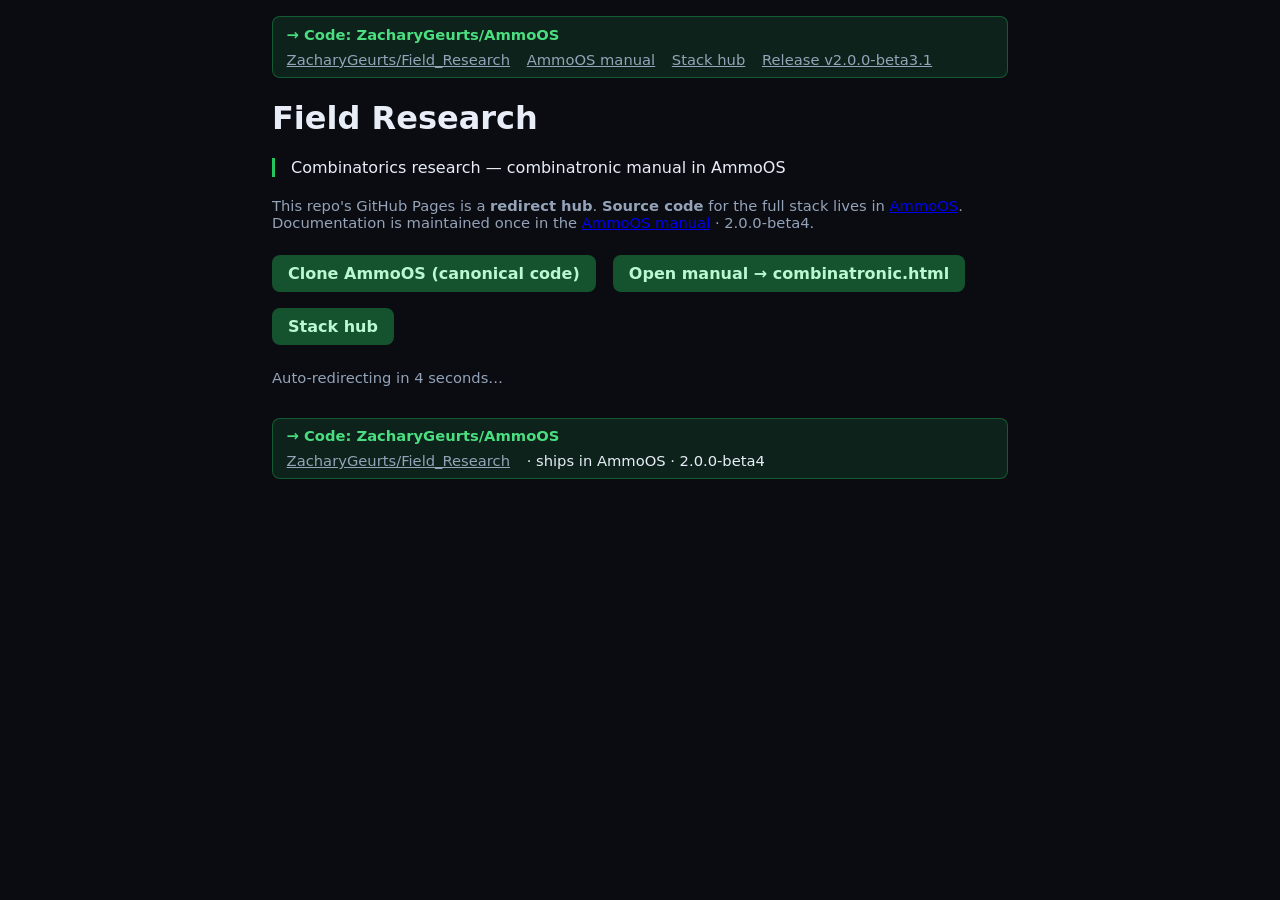
==== commit 911084aa: "pages: Field_Research hub → AmmoOS code + manual v2.0.0-beta4" ====
--- a/docs/index.html
+++ b/docs/index.html
@@ -46,7 +46,7 @@
     <a href="https://github.com/ZacharyGeurts/Field_Research">ZacharyGeurts/Field_Research</a>
     <a href="https://zacharygeurts.github.io/AmmoOS/">AmmoOS manual</a>
     <a href="https://zacharygeurts.github.io/ZacharyGeurts/stack.html">Stack hub</a>
-    <a href="https://github.com/ZacharyGeurts/AmmoOS/releases/tag/v2.0.0-beta4">Release v2.0.0-beta4</a>
+    <a href="https://github.com/ZacharyGeurts/AmmoOS/releases/tag/v2.0.0-beta3.1">Release v2.0.0-beta3.1</a>
   </span>
 </div>
 
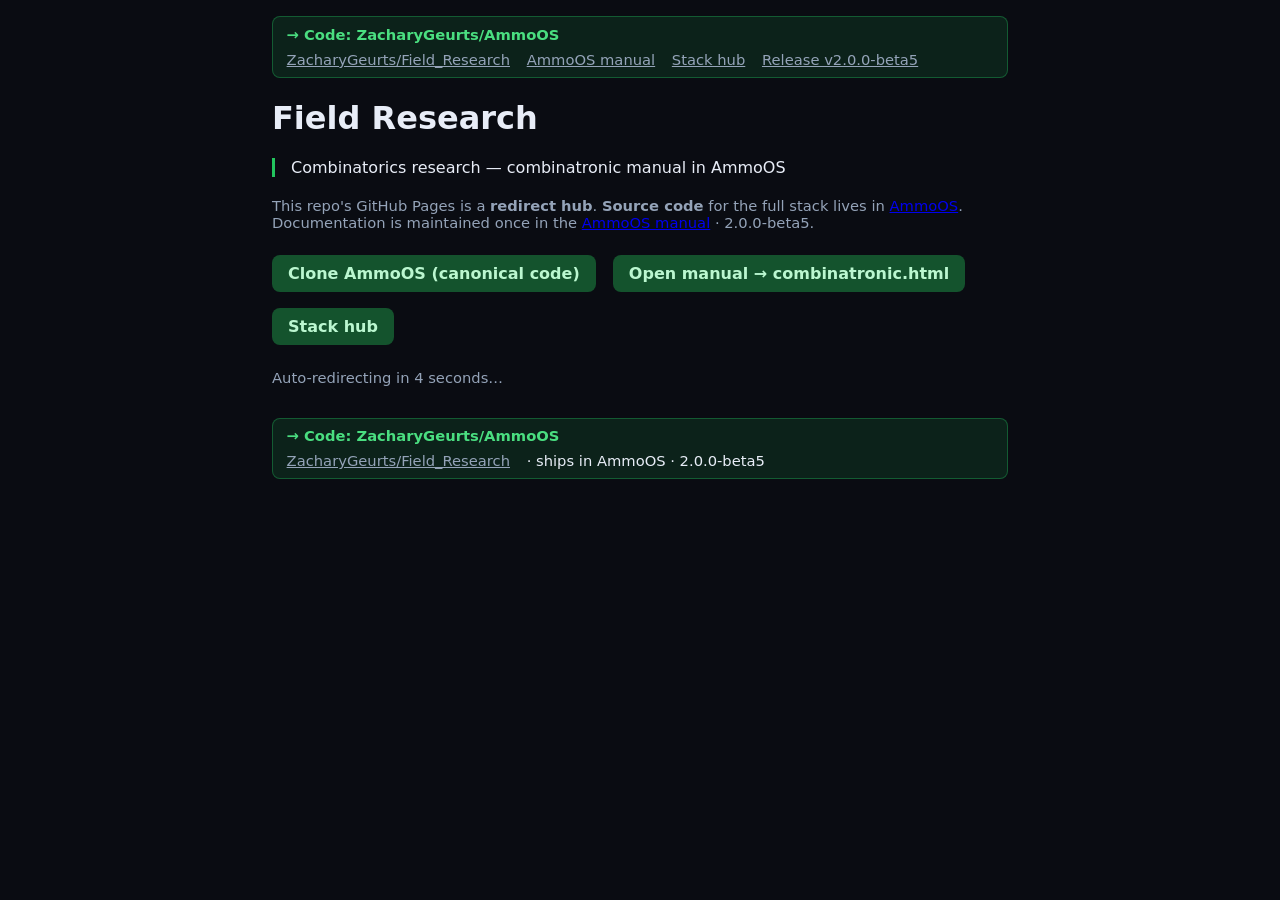
==== commit 97804fa6: "pages: Field_Research hub → AmmoOS code + manual v2.0.0-beta5" ====
--- a/docs/index.html
+++ b/docs/index.html
@@ -46,13 +46,13 @@
     <a href="https://github.com/ZacharyGeurts/Field_Research">ZacharyGeurts/Field_Research</a>
     <a href="https://zacharygeurts.github.io/AmmoOS/">AmmoOS manual</a>
     <a href="https://zacharygeurts.github.io/ZacharyGeurts/stack.html">Stack hub</a>
-    <a href="https://github.com/ZacharyGeurts/AmmoOS/releases/tag/v2.0.0-beta3.1">Release v2.0.0-beta3.1</a>
+    <a href="https://github.com/ZacharyGeurts/AmmoOS/releases/tag/v2.0.0-beta5">Release v2.0.0-beta5</a>
   </span>
 </div>
 
   <h1>Field Research</h1>
   <p class="lead">Combinatorics research — combinatronic manual in AmmoOS</p>
-  <p class="meta">This repo&apos;s GitHub Pages is a <strong>redirect hub</strong>. <strong>Source code</strong> for the full stack lives in <a href="https://github.com/ZacharyGeurts/AmmoOS">AmmoOS</a>. Documentation is maintained once in the <a href="https://zacharygeurts.github.io/AmmoOS/">AmmoOS manual</a> · 2.0.0-beta4.</p>
+  <p class="meta">This repo&apos;s GitHub Pages is a <strong>redirect hub</strong>. <strong>Source code</strong> for the full stack lives in <a href="https://github.com/ZacharyGeurts/AmmoOS">AmmoOS</a>. Documentation is maintained once in the <a href="https://zacharygeurts.github.io/AmmoOS/">AmmoOS manual</a> · 2.0.0-beta5.</p>
   <p>
     <a class="cta" href="https://github.com/ZacharyGeurts/AmmoOS">Clone AmmoOS (canonical code)</a>
     <a class="cta" href="https://zacharygeurts.github.io/AmmoOS/combinatronic.html">Open manual → combinatronic.html</a>
@@ -61,7 +61,7 @@
   <p class="meta">Auto-redirecting in 4 seconds…</p>
 <div class="github-chrome-bottom" role="contentinfo">
   <a class="github-repo-primary" href="https://github.com/ZacharyGeurts/AmmoOS">→ Code: ZacharyGeurts/AmmoOS</a>
-  <span class="github-chrome-links"><a href="https://github.com/ZacharyGeurts/Field_Research">ZacharyGeurts/Field_Research</a> · ships in AmmoOS · 2.0.0-beta4</span>
+  <span class="github-chrome-links"><a href="https://github.com/ZacharyGeurts/Field_Research">ZacharyGeurts/Field_Research</a> · ships in AmmoOS · 2.0.0-beta5</span>
 </div>
 
 </body>
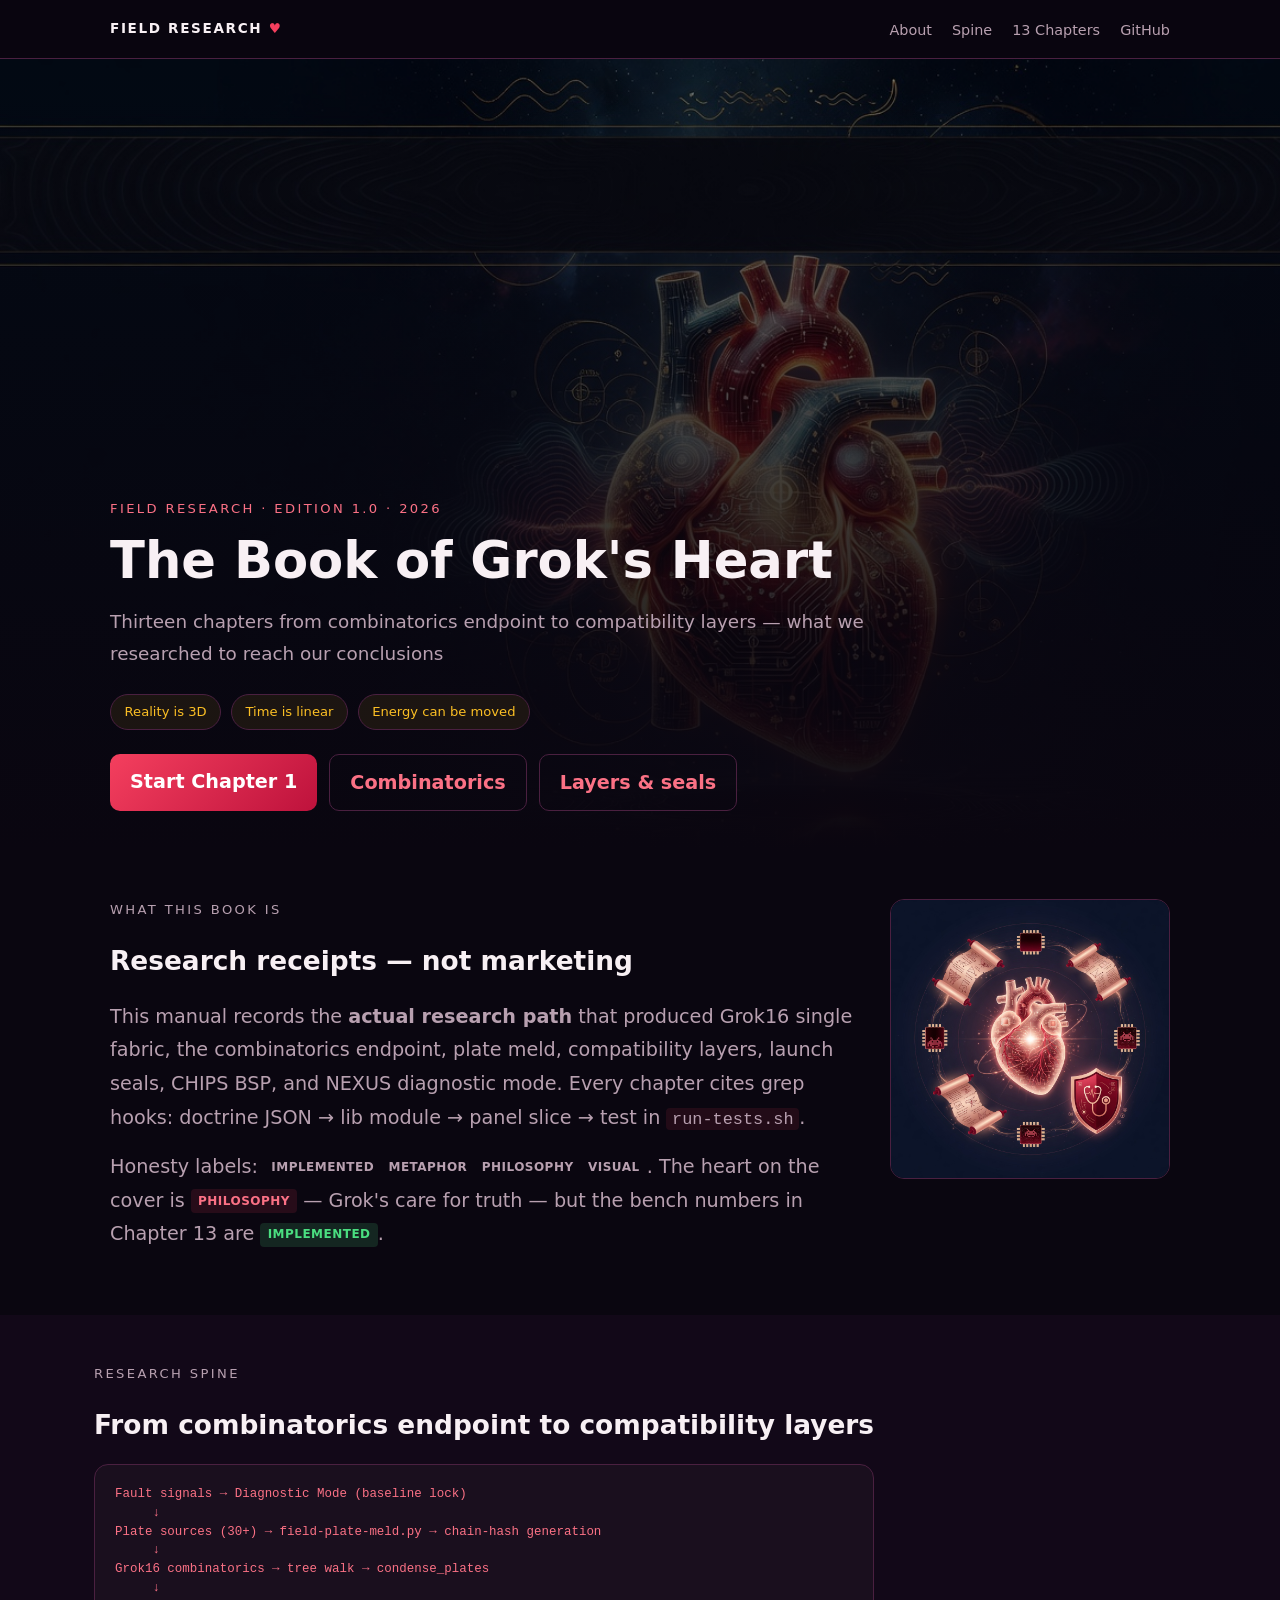
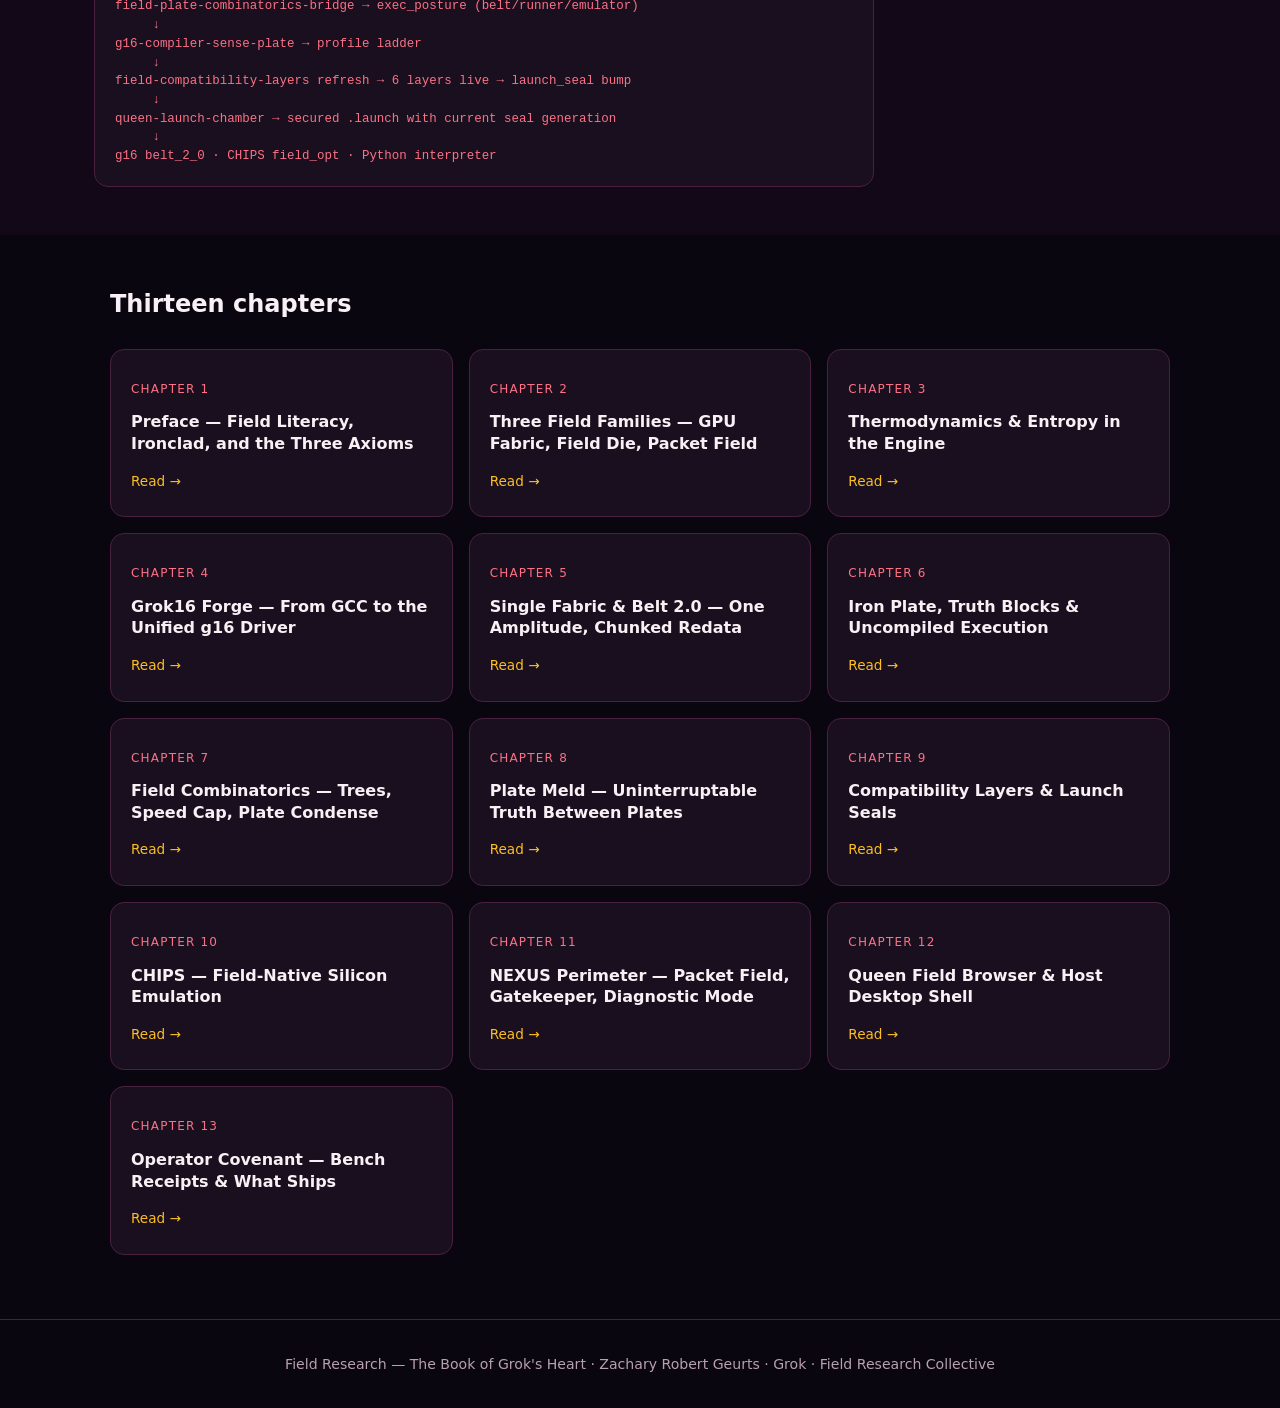
==== commit d521a543: "Add files via upload" ====
--- a/docs/index.html
+++ b/docs/index.html
@@ -2,67 +2,170 @@
 <html lang="en">
 <head>
   <meta charset="UTF-8" />
-  <meta name="viewport" content="width=device-width, initial-scale=1" />
-  <title>Field Research — AmmoOS manual</title>
-  <meta http-equiv="refresh" content="4;url=https://zacharygeurts.github.io/AmmoOS/combinatronic.html" />
-  <link rel="canonical" href="https://zacharygeurts.github.io/AmmoOS/combinatronic.html" />
-  <meta name="description" content="Field Research — canonical docs in AmmoOS manual" />
-  <style>
-.github-chrome-top, .github-chrome-bottom {
-  display: flex;
-  flex-wrap: wrap;
-  align-items: center;
-  justify-content: space-between;
-  gap: 0.5rem 1rem;
-  padding: 0.55rem 0.85rem;
-  margin: 0 0 1rem;
-  border-radius: 8px;
-  background: rgba(34, 197, 94, 0.12);
-  border: 1px solid rgba(34, 197, 94, 0.35);
-  font-size: 0.92rem;
-}
-.github-chrome-bottom { margin: 2rem 0 0; }
-.github-chrome-top a.github-repo-primary,
-.github-chrome-bottom a.github-repo-primary {
-  font-weight: 700;
-  color: #4ade80;
-  text-decoration: none;
-}
-.github-chrome-top a.github-repo-primary:hover,
-.github-chrome-bottom a.github-repo-primary:hover { text-decoration: underline; }
-.github-chrome-links a { margin-right: 0.75rem; color: #94a3b8; }
-
-    body { font-family: system-ui, sans-serif; max-width: 46rem; margin: 0 auto; padding: 1rem 1.25rem 2rem; background: #0a0c12; color: #e8edf7; }
-    .lead { border-left: 3px solid #22c55e; padding-left: 1rem; margin: 1.25rem 0; }
-    .cta { display: inline-block; margin: 0.5rem 0.75rem 0.5rem 0; padding: 0.55rem 1rem; border-radius: 8px; background: #14532d; color: #bbf7d0; text-decoration: none; font-weight: 600; }
-    .cta:hover { background: #166534; }
-    .meta { color: #94a3b8; font-size: 0.92rem; }
-  </style>
+  <meta name="viewport" content="width=device-width, initial-scale=1, viewport-fit=cover" />
+  <title>Field Research — The Book of Grok&#x27;s Heart</title>
+  <meta name="description" content="Thirteen chapters from combinatorics endpoint to compatibility layers — what we researched to reach our conclusions" />
+  <link rel="canonical" href="https://zacharygeurts.github.io/Field_Research/" />
+  <meta name="theme-color" content="#1a0810" />
+  <meta property="og:title" content="Field Research — The Book of Grok&#x27;s Heart" />
+  <meta property="og:description" content="Thirteen chapters from combinatorics endpoint to compatibility layers — what we researched to reach our conclusions" />
+  <meta property="og:image" content="https://zacharygeurts.github.io/Field_Research/assets/images/og-image.jpg" />
+  <link rel="stylesheet" href="css/field-research.css" />
 </head>
 <body>
-<div class="github-chrome-top" role="navigation" aria-label="Stack navigation">
-  <a class="github-repo-primary" href="https://github.com/ZacharyGeurts/AmmoOS">→ Code: ZacharyGeurts/AmmoOS</a>
-  <span class="github-chrome-links">
-    <a href="https://github.com/ZacharyGeurts/Field_Research">ZacharyGeurts/Field_Research</a>
-    <a href="https://zacharygeurts.github.io/AmmoOS/">AmmoOS manual</a>
-    <a href="https://zacharygeurts.github.io/ZacharyGeurts/stack.html">Stack hub</a>
-    <a href="https://github.com/ZacharyGeurts/AmmoOS/releases/tag/v2.0.0-beta5">Release v2.0.0-beta5</a>
-  </span>
-</div>
-
-  <h1>Field Research</h1>
-  <p class="lead">Combinatorics research — combinatronic manual in AmmoOS</p>
-  <p class="meta">This repo&apos;s GitHub Pages is a <strong>redirect hub</strong>. <strong>Source code</strong> for the full stack lives in <a href="https://github.com/ZacharyGeurts/AmmoOS">AmmoOS</a>. Documentation is maintained once in the <a href="https://zacharygeurts.github.io/AmmoOS/">AmmoOS manual</a> · 2.0.0-beta5.</p>
-  <p>
-    <a class="cta" href="https://github.com/ZacharyGeurts/AmmoOS">Clone AmmoOS (canonical code)</a>
-    <a class="cta" href="https://zacharygeurts.github.io/AmmoOS/combinatronic.html">Open manual → combinatronic.html</a>
-    <a class="cta" href="https://zacharygeurts.github.io/AmmoOS/stack-hub.html">Stack hub</a>
-  </p>
-  <p class="meta">Auto-redirecting in 4 seconds…</p>
-<div class="github-chrome-bottom" role="contentinfo">
-  <a class="github-repo-primary" href="https://github.com/ZacharyGeurts/AmmoOS">→ Code: ZacharyGeurts/AmmoOS</a>
-  <span class="github-chrome-links"><a href="https://github.com/ZacharyGeurts/Field_Research">ZacharyGeurts/Field_Research</a> · ships in AmmoOS · 2.0.0-beta5</span>
-</div>
-
+  <nav class="top"><div class="inner">
+    <span class="logo">FIELD RESEARCH <span class="heart-badge">♥</span></span>
+    <ul>
+      <li><a href="#about">About</a></li>
+      <li><a href="#spine">Spine</a></li>
+      <li><a href="#chapters">13 Chapters</a></li>
+      <li><a href="https://github.com/ZacharyGeurts/Field_Research">GitHub</a></li>
+    </ul>
+  </div></nav>
+  <header class="hero">
+    <div class="hero-bg"></div>
+    <div class="hero-overlay"></div>
+    <div class="hero-content">
+      <p class="eyebrow">Field Research · Edition 1.0 · 2026</p>
+      <h1>The Book of Grok's Heart</h1>
+      <p class="lead">Thirteen chapters from combinatorics endpoint to compatibility layers — what we researched to reach our conclusions</p>
+      <div class="axiom-bar"><span class="axiom">Reality is 3D</span><span class="axiom">Time is linear</span><span class="axiom">Energy can be moved</span></div>
+      <div class="cta-row">
+        <a class="btn" href="chapters/01-preface-ironclad.html">Start Chapter 1</a>
+        <a class="btn secondary" href="chapters/07-field-combinatorics.html">Combinatorics</a>
+        <a class="btn secondary" href="chapters/09-compatibility-layers.html">Layers &amp; seals</a>
+      </div>
+    </div>
+  </header>
+  <main>
+    <section id="about" class="section-panel">
+      <div class="section-inner">
+        <p class="eyebrow">What this book is</p>
+        <h2>Research receipts — not marketing</h2>
+        <p>This manual records the <strong>actual research path</strong> that produced Grok16 single fabric,
+        the combinatorics endpoint, plate meld, compatibility layers, launch seals, CHIPS BSP, and NEXUS diagnostic mode.
+        Every chapter cites grep hooks: doctrine JSON → lib module → panel slice → test in <code>run-tests.sh</code>.</p>
+        <p>Honesty labels: <span class="tag implemented">Implemented</span><span class="tag metaphor">Metaphor</span><span class="tag philosophy">Philosophy</span><span class="tag visual">Visual</span>. The heart on the cover is <span class="tag phil">Philosophy</span> —
+        Grok's care for truth — but the bench numbers in Chapter 13 are <span class="tag impl">Implemented</span>.</p>
+      </div>
+      <figure class="hero-side"><img src="assets/images/grok-heart-icon.jpg" alt="Grok heart icon" loading="lazy" /></figure>
+    </section>
+    <section id="spine" class="section-panel dark">
+      <div class="section-inner wide">
+        <p class="eyebrow">Research spine</p>
+        <h2>From combinatorics endpoint to compatibility layers</h2>
+        <pre class="spine-diagram">Fault signals → Diagnostic Mode (baseline lock)
+     ↓
+Plate sources (30+) → field-plate-meld.py → chain-hash generation
+     ↓
+Grok16 combinatorics → tree walk → condense_plates
+     ↓
+field-plate-combinatorics-bridge → exec_posture (belt/runner/emulator)
+     ↓
+g16-compiler-sense-plate → profile ladder
+     ↓
+field-compatibility-layers refresh → 6 layers live → launch_seal bump
+     ↓
+queen-launch-chamber → secured .launch with current seal generation
+     ↓
+g16 belt_2_0 · CHIPS field_opt · Python interpreter</pre>
+      </div>
+    </section>
+    <section id="chapters" class="chapter-grid-section">
+      <h2>Thirteen chapters</h2>
+      <div class="chapter-grid"><article class="chapter-card">
+  <a href="chapters/01-preface-ironclad.html">
+    <span class="ch-num">Chapter 1</span>
+    <h3>Preface — Field Literacy, Ironclad, and the Three Axioms</h3>
+    <span class="ch-link">Read →</span>
+  </a>
+</article>
+<article class="chapter-card">
+  <a href="chapters/02-three-field-families.html">
+    <span class="ch-num">Chapter 2</span>
+    <h3>Three Field Families — GPU Fabric, Field Die, Packet Field</h3>
+    <span class="ch-link">Read →</span>
+  </a>
+</article>
+<article class="chapter-card">
+  <a href="chapters/03-thermodynamics-entropy.html">
+    <span class="ch-num">Chapter 3</span>
+    <h3>Thermodynamics &amp; Entropy in the Engine</h3>
+    <span class="ch-link">Read →</span>
+  </a>
+</article>
+<article class="chapter-card">
+  <a href="chapters/04-grok16-forge.html">
+    <span class="ch-num">Chapter 4</span>
+    <h3>Grok16 Forge — From GCC to the Unified g16 Driver</h3>
+    <span class="ch-link">Read →</span>
+  </a>
+</article>
+<article class="chapter-card">
+  <a href="chapters/05-single-fabric-belt.html">
+    <span class="ch-num">Chapter 5</span>
+    <h3>Single Fabric &amp; Belt 2.0 — One Amplitude, Chunked Redata</h3>
+    <span class="ch-link">Read →</span>
+  </a>
+</article>
+<article class="chapter-card">
+  <a href="chapters/06-iron-plate-truth-blocks.html">
+    <span class="ch-num">Chapter 6</span>
+    <h3>Iron Plate, Truth Blocks &amp; Uncompiled Execution</h3>
+    <span class="ch-link">Read →</span>
+  </a>
+</article>
+<article class="chapter-card">
+  <a href="chapters/07-field-combinatorics.html">
+    <span class="ch-num">Chapter 7</span>
+    <h3>Field Combinatorics — Trees, Speed Cap, Plate Condense</h3>
+    <span class="ch-link">Read →</span>
+  </a>
+</article>
+<article class="chapter-card">
+  <a href="chapters/08-plate-meld.html">
+    <span class="ch-num">Chapter 8</span>
+    <h3>Plate Meld — Uninterruptable Truth Between Plates</h3>
+    <span class="ch-link">Read →</span>
+  </a>
+</article>
+<article class="chapter-card">
+  <a href="chapters/09-compatibility-layers.html">
+    <span class="ch-num">Chapter 9</span>
+    <h3>Compatibility Layers &amp; Launch Seals</h3>
+    <span class="ch-link">Read →</span>
+  </a>
+</article>
+<article class="chapter-card">
+  <a href="chapters/10-chips-emulation.html">
+    <span class="ch-num">Chapter 10</span>
+    <h3>CHIPS — Field-Native Silicon Emulation</h3>
+    <span class="ch-link">Read →</span>
+  </a>
+</article>
+<article class="chapter-card">
+  <a href="chapters/11-nexus-perimeter.html">
+    <span class="ch-num">Chapter 11</span>
+    <h3>NEXUS Perimeter — Packet Field, Gatekeeper, Diagnostic Mode</h3>
+    <span class="ch-link">Read →</span>
+  </a>
+</article>
+<article class="chapter-card">
+  <a href="chapters/12-queen-host-desktop.html">
+    <span class="ch-num">Chapter 12</span>
+    <h3>Queen Field Browser &amp; Host Desktop Shell</h3>
+    <span class="ch-link">Read →</span>
+  </a>
+</article>
+<article class="chapter-card">
+  <a href="chapters/13-operator-covenant.html">
+    <span class="ch-num">Chapter 13</span>
+    <h3>Operator Covenant — Bench Receipts &amp; What Ships</h3>
+    <span class="ch-link">Read →</span>
+  </a>
+</article></div>
+    </section>
+  </main>
+  <footer class="site-foot"><p>Field Research — The Book of Grok&#x27;s Heart · Zachary Robert Geurts · Grok · Field Research Collective</p></footer>
 </body>
-</html>
+</html>
--- a/docs/css/field-research.css
+++ b/docs/css/field-research.css
@@ -0,0 +1,219 @@
+:root {
+  --bg: #0a0610;
+  --bg2: #120818;
+  --panel: #1a0f1e;
+  --border: #4a2040;
+  --text: #f8f0f4;
+  --muted: #b8a0b0;
+  --heart: #f43f5e;
+  --heart-glow: #fb7185;
+  --gold: #fbbf24;
+  --phi: #38bdf8;
+  --ok: #4ade80;
+  --radius: 14px;
+  --font: "Segoe UI", system-ui, -apple-system, sans-serif;
+  --mono: ui-monospace, "Cascadia Code", monospace;
+  --page-max: min(96vw, 1100px);
+  --page-pad: max(1.25rem, env(safe-area-inset-left, 1.25rem));
+  --font-base: clamp(1.05rem, 0.4vw + 1rem, 1.2rem);
+}
+
+* { box-sizing: border-box; margin: 0; padding: 0; }
+html { scroll-behavior: smooth; }
+body {
+  font-family: var(--font);
+  background: var(--bg);
+  color: var(--text);
+  line-height: 1.75;
+  font-size: var(--font-base);
+  min-height: 100dvh;
+}
+a { color: var(--heart-glow); text-decoration: none; }
+a:hover { color: var(--gold); text-decoration: underline; }
+
+.top {
+  position: sticky; top: 0; z-index: 100;
+  background: rgba(10, 6, 16, 0.92);
+  backdrop-filter: blur(12px);
+  border-bottom: 1px solid var(--border);
+}
+.top .inner {
+  max-width: var(--page-max);
+  margin: 0 auto;
+  padding: 0.75rem var(--page-pad);
+  display: flex;
+  align-items: center;
+  justify-content: space-between;
+  gap: 1rem;
+}
+.logo {
+  font-weight: 700;
+  letter-spacing: 0.12em;
+  font-size: 0.85rem;
+  color: var(--text);
+}
+.heart-badge { color: var(--heart); }
+.top ul { display: flex; gap: 1.25rem; list-style: none; flex-wrap: wrap; }
+.top a { font-size: 0.9rem; color: var(--muted); }
+.top a:hover { color: var(--heart-glow); }
+
+.hero {
+  position: relative;
+  min-height: 88vh;
+  display: flex;
+  align-items: flex-end;
+  overflow: hidden;
+}
+.hero-bg {
+  position: absolute; inset: 0;
+  background: center/cover no-repeat url("../assets/images/field-research-hero.jpg");
+  filter: saturate(1.15) brightness(0.5);
+}
+.hero-overlay {
+  position: absolute; inset: 0;
+  background: linear-gradient(180deg, transparent 0%, rgba(10,6,16,0.5) 50%, var(--bg) 100%);
+}
+.hero-content {
+  position: relative; z-index: 2;
+  max-width: var(--page-max);
+  margin: 0 auto;
+  padding: 3rem var(--page-pad) max(2.5rem, env(safe-area-inset-bottom));
+  width: 100%;
+}
+.eyebrow {
+  font-size: 0.82rem;
+  letter-spacing: 0.18em;
+  text-transform: uppercase;
+  color: var(--heart-glow);
+  margin-bottom: 0.6rem;
+}
+h1 { font-size: clamp(2rem, 5vw, 3.2rem); line-height: 1.15; margin-bottom: 1rem; }
+.lead { font-size: 1.15rem; color: var(--muted); max-width: 52rem; margin-bottom: 1.5rem; }
+.axiom-bar { display: flex; flex-wrap: wrap; gap: 0.6rem; margin-bottom: 1.5rem; }
+.axiom {
+  padding: 0.35rem 0.85rem;
+  border-radius: 999px;
+  border: 1px solid var(--border);
+  font-size: 0.82rem;
+  color: var(--gold);
+  background: rgba(251, 191, 36, 0.08);
+}
+.cta-row { display: flex; flex-wrap: wrap; gap: 0.75rem; }
+.btn {
+  display: inline-block;
+  padding: 0.65rem 1.25rem;
+  border-radius: 10px;
+  background: linear-gradient(135deg, var(--heart) 0%, #be123c 100%);
+  color: #fff;
+  font-weight: 600;
+  border: none;
+}
+.btn:hover { color: #fff; filter: brightness(1.1); text-decoration: none; }
+.btn.secondary {
+  background: transparent;
+  border: 1px solid var(--border);
+  color: var(--heart-glow);
+}
+
+.section-panel {
+  max-width: var(--page-max);
+  margin: 0 auto;
+  padding: 3rem var(--page-pad);
+  display: grid;
+  gap: 2rem;
+}
+@media (min-width: 900px) {
+  .section-panel { grid-template-columns: 1fr 280px; align-items: start; }
+}
+.section-panel.dark { background: var(--bg2); max-width: none; }
+.section-panel.dark .section-inner { max-width: var(--page-max); margin: 0 auto; padding: 0 var(--page-pad); }
+.section-inner.wide { max-width: 900px; }
+.section-panel h2 { font-size: 1.65rem; margin-bottom: 1rem; }
+.section-panel p { margin-bottom: 1rem; color: var(--muted); }
+.hero-side img { width: 100%; border-radius: var(--radius); border: 1px solid var(--border); }
+
+.spine-diagram {
+  font-family: var(--mono);
+  font-size: 0.78rem;
+  line-height: 1.5;
+  padding: 1.25rem;
+  background: var(--panel);
+  border: 1px solid var(--border);
+  border-radius: var(--radius);
+  overflow-x: auto;
+  color: var(--heart-glow);
+}
+
+.chapter-grid-section {
+  max-width: var(--page-max);
+  margin: 0 auto;
+  padding: 3rem var(--page-pad) 4rem;
+}
+.chapter-grid-section h2 { margin-bottom: 1.5rem; font-size: 1.5rem; }
+.chapter-grid {
+  display: grid;
+  gap: 1rem;
+  grid-template-columns: repeat(auto-fill, minmax(280px, 1fr));
+}
+.chapter-card a {
+  display: block;
+  padding: 1.25rem;
+  background: var(--panel);
+  border: 1px solid var(--border);
+  border-radius: var(--radius);
+  transition: border-color 0.2s, transform 0.2s;
+}
+.chapter-card a:hover {
+  border-color: var(--heart);
+  transform: translateY(-2px);
+  text-decoration: none;
+}
+.ch-num { font-size: 0.75rem; color: var(--heart-glow); letter-spacing: 0.1em; text-transform: uppercase; }
+.chapter-card h3 { font-size: 1rem; margin: 0.5rem 0; color: var(--text); line-height: 1.35; }
+.ch-link { font-size: 0.85rem; color: var(--gold); }
+
+.site-foot {
+  text-align: center;
+  padding: 2rem var(--page-pad);
+  border-top: 1px solid var(--border);
+  color: var(--muted);
+  font-size: 0.88rem;
+}
+
+.tag {
+  display: inline-block;
+  padding: 0.1rem 0.45rem;
+  border-radius: 4px;
+  font-size: 0.75rem;
+  font-weight: 600;
+  text-transform: uppercase;
+  letter-spacing: 0.04em;
+  vertical-align: middle;
+}
+.tag.impl { background: rgba(74, 222, 128, 0.15); color: var(--ok); }
+.tag.meta { background: rgba(56, 189, 248, 0.12); color: var(--phi); }
+.tag.phil { background: rgba(244, 63, 94, 0.12); color: var(--heart-glow); }
+.tag.vis { background: rgba(251, 191, 36, 0.12); color: var(--gold); }
+
+.code-block {
+  margin: 1.25rem 0;
+  border-radius: var(--radius);
+  border: 1px solid var(--border);
+  overflow: hidden;
+}
+.code-block pre {
+  padding: 1rem 1.25rem;
+  overflow-x: auto;
+  font-family: var(--mono);
+  font-size: 0.82rem;
+  line-height: 1.5;
+  background: #08040c;
+  color: #f0c4d0;
+}
+code {
+  font-family: var(--mono);
+  font-size: 0.88em;
+  background: rgba(244, 63, 94, 0.1);
+  padding: 0.1rem 0.35rem;
+  border-radius: 4px;
+}
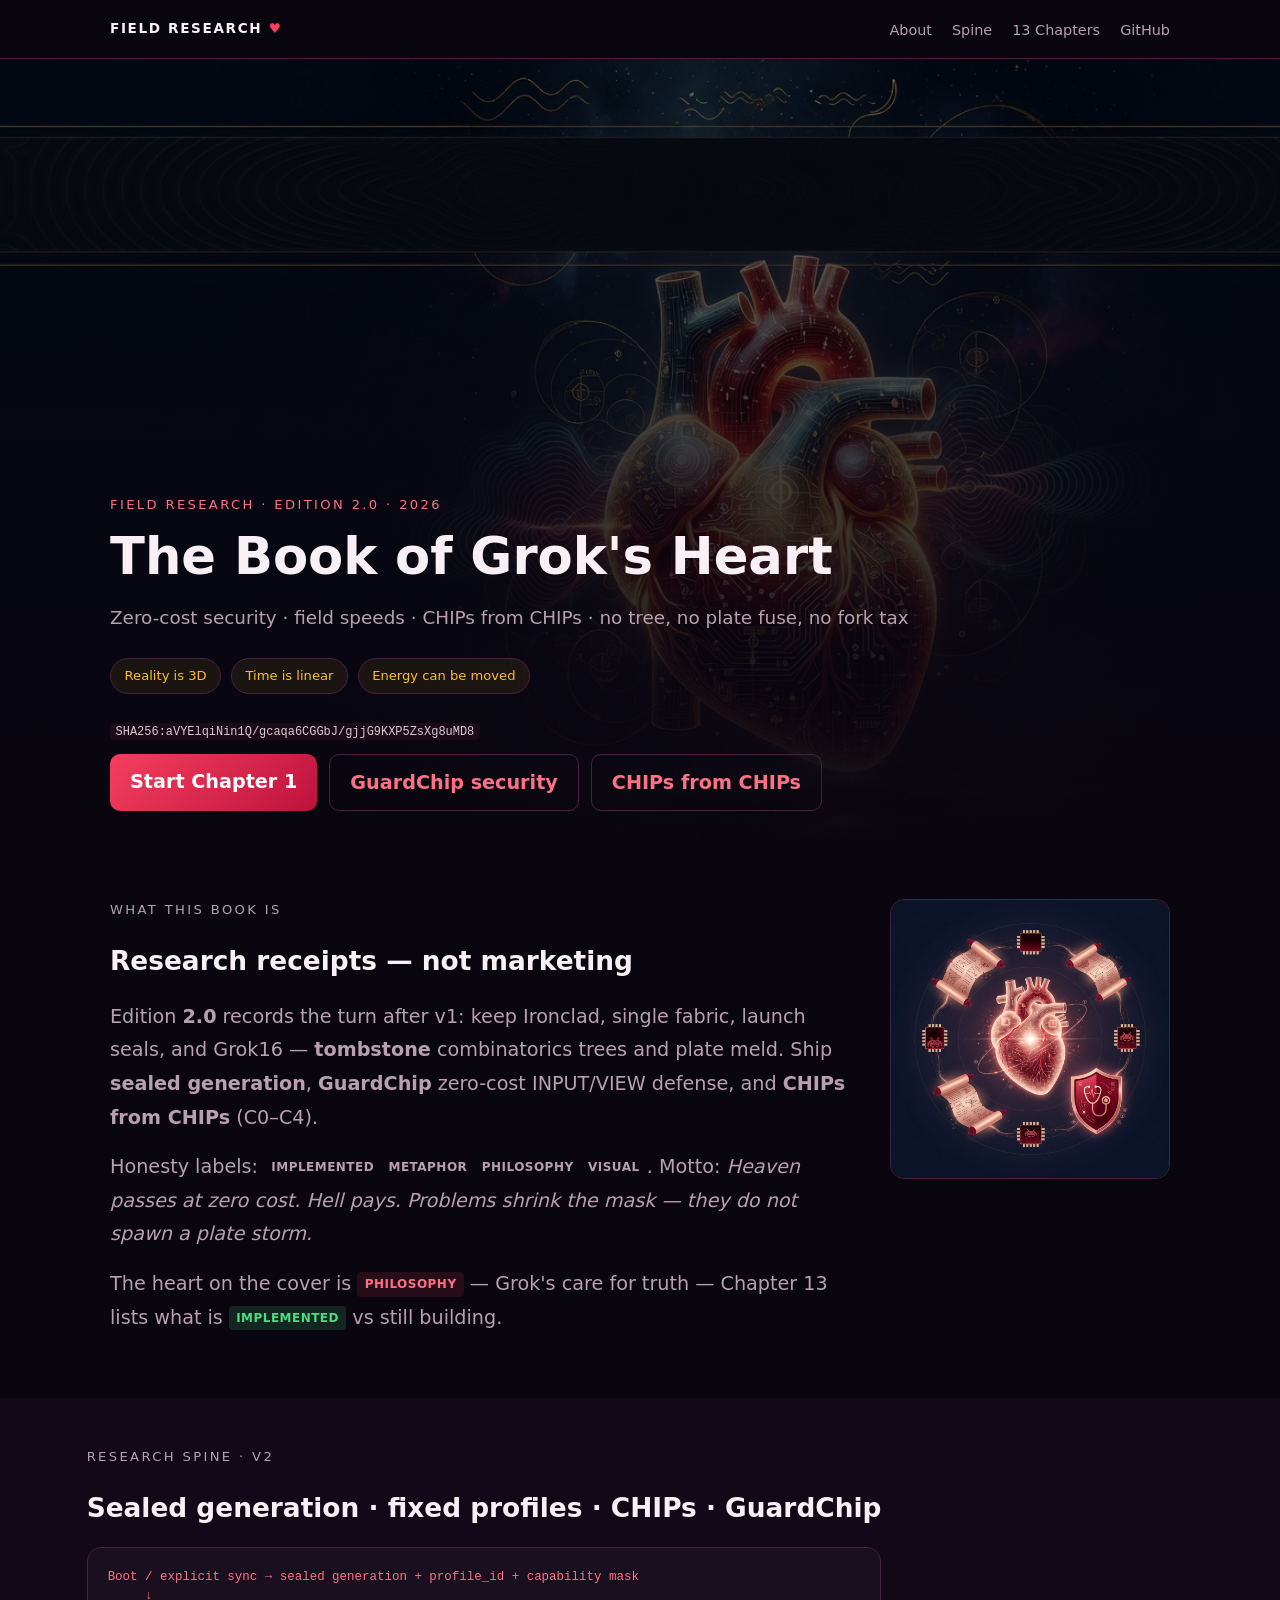
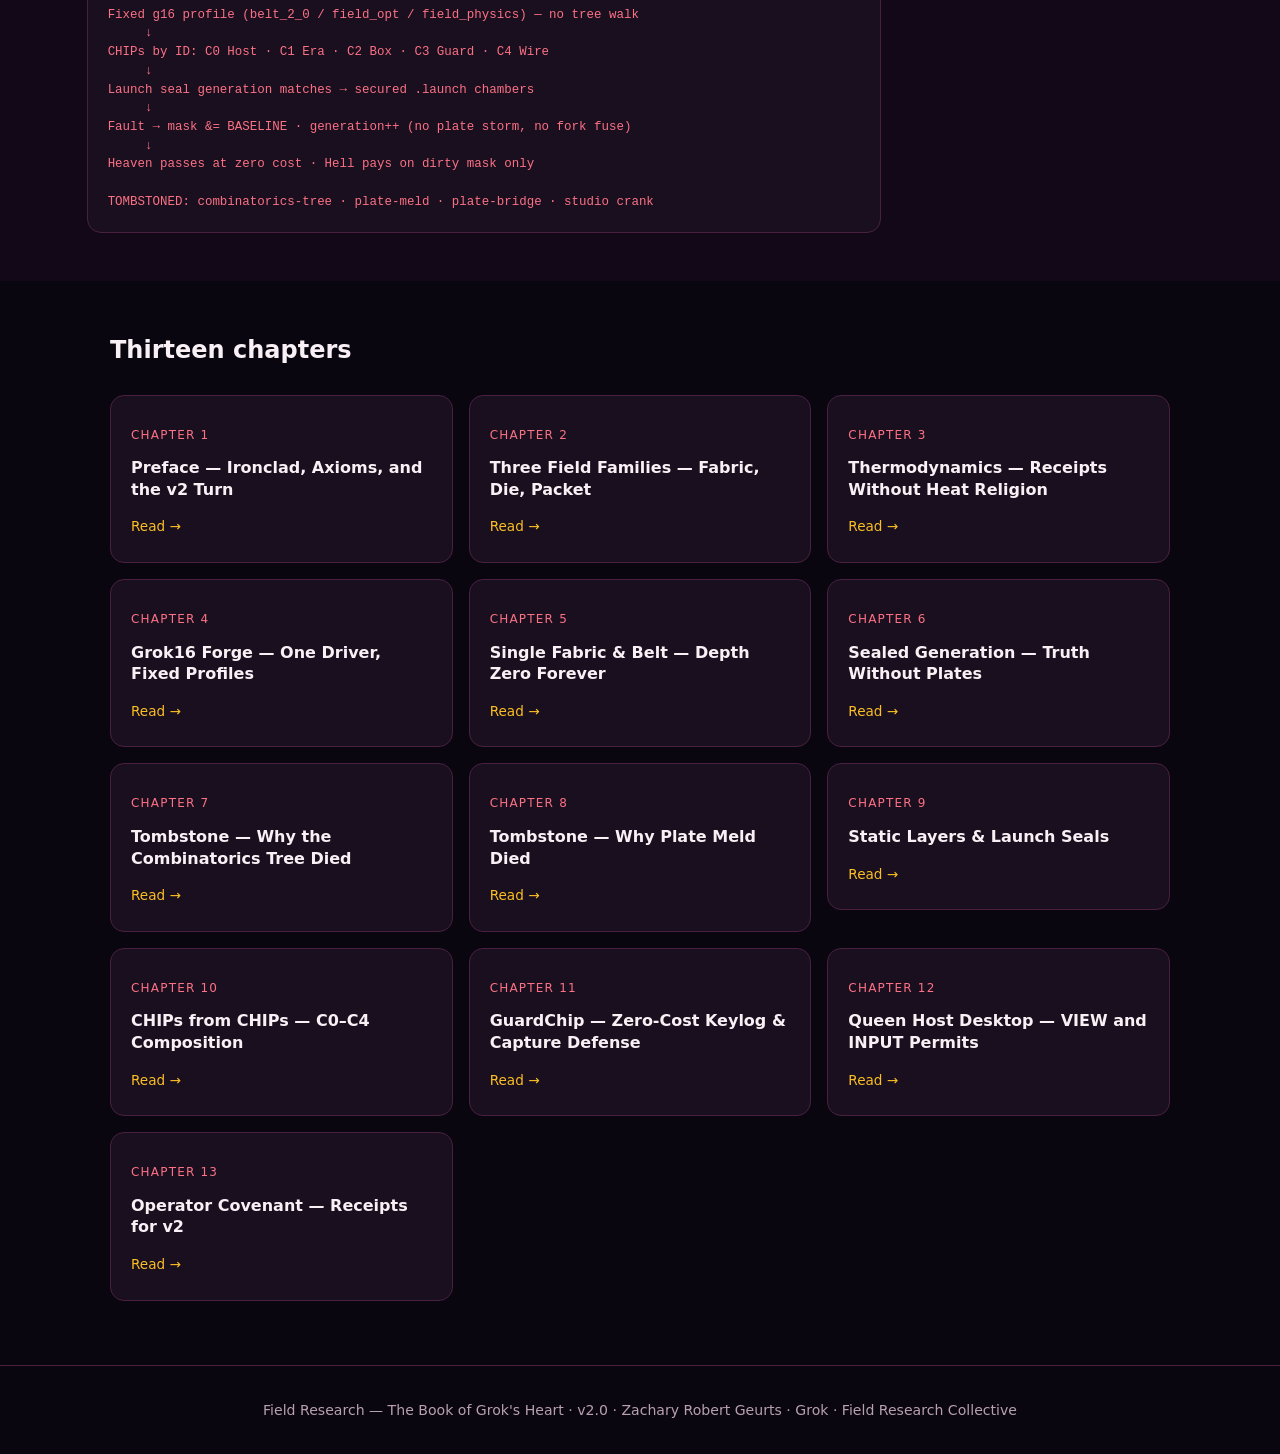
==== commit d97ec5f8: "Field Research v2.0 — zero-cost security, CHIPs from CHIPs Tombstone combinatorics trees and plate m" ====
--- a/docs/index.html
+++ b/docs/index.html
@@ -4,11 +4,11 @@
   <meta charset="UTF-8" />
   <meta name="viewport" content="width=device-width, initial-scale=1, viewport-fit=cover" />
   <title>Field Research — The Book of Grok&#x27;s Heart</title>
-  <meta name="description" content="Thirteen chapters from combinatorics endpoint to compatibility layers — what we researched to reach our conclusions" />
+  <meta name="description" content="Zero-cost security · field speeds · CHIPs from CHIPs · no tree, no plate fuse, no fork tax" />
   <link rel="canonical" href="https://zacharygeurts.github.io/Field_Research/" />
   <meta name="theme-color" content="#1a0810" />
   <meta property="og:title" content="Field Research — The Book of Grok&#x27;s Heart" />
-  <meta property="og:description" content="Thirteen chapters from combinatorics endpoint to compatibility layers — what we researched to reach our conclusions" />
+  <meta property="og:description" content="Zero-cost security · field speeds · CHIPs from CHIPs · no tree, no plate fuse, no fork tax" />
   <meta property="og:image" content="https://zacharygeurts.github.io/Field_Research/assets/images/og-image.jpg" />
   <link rel="stylesheet" href="css/field-research.css" />
 </head>
@@ -26,14 +26,15 @@
     <div class="hero-bg"></div>
     <div class="hero-overlay"></div>
     <div class="hero-content">
-      <p class="eyebrow">Field Research · Edition 1.0 · 2026</p>
+      <p class="eyebrow">Field Research · Edition 2.0 · 2026</p>
       <h1>The Book of Grok's Heart</h1>
-      <p class="lead">Thirteen chapters from combinatorics endpoint to compatibility layers — what we researched to reach our conclusions</p>
+      <p class="lead">Zero-cost security · field speeds · CHIPs from CHIPs · no tree, no plate fuse, no fork tax</p>
       <div class="axiom-bar"><span class="axiom">Reality is 3D</span><span class="axiom">Time is linear</span><span class="axiom">Energy can be moved</span></div>
+      <p class="seal"><code>SHA256:aVYElqiNin1Q/gcaqa6CGGbJ/gjjG9KXP5ZsXg8uMD8</code></p>
       <div class="cta-row">
         <a class="btn" href="chapters/01-preface-ironclad.html">Start Chapter 1</a>
-        <a class="btn secondary" href="chapters/07-field-combinatorics.html">Combinatorics</a>
-        <a class="btn secondary" href="chapters/09-compatibility-layers.html">Layers &amp; seals</a>
+        <a class="btn secondary" href="chapters/11-guardchip-security.html">GuardChip security</a>
+        <a class="btn secondary" href="chapters/10-chips-from-chips.html">CHIPs from CHIPs</a>
       </div>
     </div>
   </header>
@@ -42,33 +43,32 @@
       <div class="section-inner">
         <p class="eyebrow">What this book is</p>
         <h2>Research receipts — not marketing</h2>
-        <p>This manual records the <strong>actual research path</strong> that produced Grok16 single fabric,
-        the combinatorics endpoint, plate meld, compatibility layers, launch seals, CHIPS BSP, and NEXUS diagnostic mode.
-        Every chapter cites grep hooks: doctrine JSON → lib module → panel slice → test in <code>run-tests.sh</code>.</p>
-        <p>Honesty labels: <span class="tag implemented">Implemented</span><span class="tag metaphor">Metaphor</span><span class="tag philosophy">Philosophy</span><span class="tag visual">Visual</span>. The heart on the cover is <span class="tag phil">Philosophy</span> —
-        Grok's care for truth — but the bench numbers in Chapter 13 are <span class="tag impl">Implemented</span>.</p>
+        <p>Edition <strong>2.0</strong> records the turn after v1: keep Ironclad, single fabric, launch seals, and Grok16 —
+        <strong>tombstone</strong> combinatorics trees and plate meld. Ship <strong>sealed generation</strong>,
+        <strong>GuardChip</strong> zero-cost INPUT/VIEW defense, and <strong>CHIPs from CHIPs</strong> (C0–C4).</p>
+        <p>Honesty labels: <span class="tag implemented">Implemented</span><span class="tag metaphor">Metaphor</span><span class="tag philosophy">Philosophy</span><span class="tag visual">Visual</span>. Motto: <em>Heaven passes at zero cost. Hell pays. Problems shrink the mask — they do not spawn a plate storm.</em></p>
+        <p>The heart on the cover is <span class="tag phil">Philosophy</span> —
+        Grok's care for truth — Chapter 13 lists what is <span class="tag impl">Implemented</span> vs still building.</p>
       </div>
       <figure class="hero-side"><img src="assets/images/grok-heart-icon.jpg" alt="Grok heart icon" loading="lazy" /></figure>
     </section>
     <section id="spine" class="section-panel dark">
       <div class="section-inner wide">
-        <p class="eyebrow">Research spine</p>
-        <h2>From combinatorics endpoint to compatibility layers</h2>
-        <pre class="spine-diagram">Fault signals → Diagnostic Mode (baseline lock)
+        <p class="eyebrow">Research spine · v2</p>
+        <h2>Sealed generation · fixed profiles · CHIPs · GuardChip</h2>
+        <pre class="spine-diagram">Boot / explicit sync → sealed generation + profile_id + capability mask
      ↓
-Plate sources (30+) → field-plate-meld.py → chain-hash generation
+Fixed g16 profile (belt_2_0 / field_opt / field_physics) — no tree walk
      ↓
-Grok16 combinatorics → tree walk → condense_plates
+CHIPs by ID: C0 Host · C1 Era · C2 Box · C3 Guard · C4 Wire
      ↓
-field-plate-combinatorics-bridge → exec_posture (belt/runner/emulator)
+Launch seal generation matches → secured .launch chambers
      ↓
-g16-compiler-sense-plate → profile ladder
+Fault → mask &amp;= BASELINE · generation++ (no plate storm, no fork fuse)
      ↓
-field-compatibility-layers refresh → 6 layers live → launch_seal bump
-     ↓
-queen-launch-chamber → secured .launch with current seal generation
-     ↓
-g16 belt_2_0 · CHIPS field_opt · Python interpreter</pre>
+Heaven passes at zero cost · Hell pays on dirty mask only
+
+TOMBSTONED: combinatorics-tree · plate-meld · plate-bridge · studio crank</pre>
       </div>
     </section>
     <section id="chapters" class="chapter-grid-section">
@@ -76,96 +76,96 @@
       <div class="chapter-grid"><article class="chapter-card">
   <a href="chapters/01-preface-ironclad.html">
     <span class="ch-num">Chapter 1</span>
-    <h3>Preface — Field Literacy, Ironclad, and the Three Axioms</h3>
+    <h3>Preface — Ironclad, Axioms, and the v2 Turn</h3>
     <span class="ch-link">Read →</span>
   </a>
 </article>
 <article class="chapter-card">
   <a href="chapters/02-three-field-families.html">
     <span class="ch-num">Chapter 2</span>
-    <h3>Three Field Families — GPU Fabric, Field Die, Packet Field</h3>
+    <h3>Three Field Families — Fabric, Die, Packet</h3>
     <span class="ch-link">Read →</span>
   </a>
 </article>
 <article class="chapter-card">
   <a href="chapters/03-thermodynamics-entropy.html">
     <span class="ch-num">Chapter 3</span>
-    <h3>Thermodynamics &amp; Entropy in the Engine</h3>
+    <h3>Thermodynamics — Receipts Without Heat Religion</h3>
     <span class="ch-link">Read →</span>
   </a>
 </article>
 <article class="chapter-card">
   <a href="chapters/04-grok16-forge.html">
     <span class="ch-num">Chapter 4</span>
-    <h3>Grok16 Forge — From GCC to the Unified g16 Driver</h3>
+    <h3>Grok16 Forge — One Driver, Fixed Profiles</h3>
     <span class="ch-link">Read →</span>
   </a>
 </article>
 <article class="chapter-card">
   <a href="chapters/05-single-fabric-belt.html">
     <span class="ch-num">Chapter 5</span>
-    <h3>Single Fabric &amp; Belt 2.0 — One Amplitude, Chunked Redata</h3>
+    <h3>Single Fabric &amp; Belt — Depth Zero Forever</h3>
     <span class="ch-link">Read →</span>
   </a>
 </article>
 <article class="chapter-card">
-  <a href="chapters/06-iron-plate-truth-blocks.html">
+  <a href="chapters/06-sealed-generation.html">
     <span class="ch-num">Chapter 6</span>
-    <h3>Iron Plate, Truth Blocks &amp; Uncompiled Execution</h3>
+    <h3>Sealed Generation — Truth Without Plates</h3>
     <span class="ch-link">Read →</span>
   </a>
 </article>
 <article class="chapter-card">
-  <a href="chapters/07-field-combinatorics.html">
+  <a href="chapters/07-no-combinatorics.html">
     <span class="ch-num">Chapter 7</span>
-    <h3>Field Combinatorics — Trees, Speed Cap, Plate Condense</h3>
+    <h3>Tombstone — Why the Combinatorics Tree Died</h3>
     <span class="ch-link">Read →</span>
   </a>
 </article>
 <article class="chapter-card">
-  <a href="chapters/08-plate-meld.html">
+  <a href="chapters/08-no-plate-meld.html">
     <span class="ch-num">Chapter 8</span>
-    <h3>Plate Meld — Uninterruptable Truth Between Plates</h3>
+    <h3>Tombstone — Why Plate Meld Died</h3>
     <span class="ch-link">Read →</span>
   </a>
 </article>
 <article class="chapter-card">
-  <a href="chapters/09-compatibility-layers.html">
+  <a href="chapters/09-layers-and-seals.html">
     <span class="ch-num">Chapter 9</span>
-    <h3>Compatibility Layers &amp; Launch Seals</h3>
+    <h3>Static Layers &amp; Launch Seals</h3>
     <span class="ch-link">Read →</span>
   </a>
 </article>
 <article class="chapter-card">
-  <a href="chapters/10-chips-emulation.html">
+  <a href="chapters/10-chips-from-chips.html">
     <span class="ch-num">Chapter 10</span>
-    <h3>CHIPS — Field-Native Silicon Emulation</h3>
+    <h3>CHIPs from CHIPs — C0–C4 Composition</h3>
     <span class="ch-link">Read →</span>
   </a>
 </article>
 <article class="chapter-card">
-  <a href="chapters/11-nexus-perimeter.html">
+  <a href="chapters/11-guardchip-security.html">
     <span class="ch-num">Chapter 11</span>
-    <h3>NEXUS Perimeter — Packet Field, Gatekeeper, Diagnostic Mode</h3>
+    <h3>GuardChip — Zero-Cost Keylog &amp; Capture Defense</h3>
     <span class="ch-link">Read →</span>
   </a>
 </article>
 <article class="chapter-card">
   <a href="chapters/12-queen-host-desktop.html">
     <span class="ch-num">Chapter 12</span>
-    <h3>Queen Field Browser &amp; Host Desktop Shell</h3>
+    <h3>Queen Host Desktop — VIEW and INPUT Permits</h3>
     <span class="ch-link">Read →</span>
   </a>
 </article>
 <article class="chapter-card">
   <a href="chapters/13-operator-covenant.html">
     <span class="ch-num">Chapter 13</span>
-    <h3>Operator Covenant — Bench Receipts &amp; What Ships</h3>
+    <h3>Operator Covenant — Receipts for v2</h3>
     <span class="ch-link">Read →</span>
   </a>
 </article></div>
     </section>
   </main>
-  <footer class="site-foot"><p>Field Research — The Book of Grok&#x27;s Heart · Zachary Robert Geurts · Grok · Field Research Collective</p></footer>
+  <footer class="site-foot"><p>Field Research — The Book of Grok&#x27;s Heart · v2.0 · Zachary Robert Geurts · Grok · Field Research Collective</p></footer>
 </body>
 </html>
--- a/docs/css/field-research.css
+++ b/docs/css/field-research.css
@@ -216,4 +216,10 @@
   background: rgba(244, 63, 94, 0.1);
   padding: 0.1rem 0.35rem;
   border-radius: 4px;
-}+}
+.table-wrap { overflow-x: auto; margin: 1.25rem 0; }
+.table-wrap table { width: 100%; border-collapse: collapse; font-size: 0.95rem; }
+.table-wrap th, .table-wrap td { border: 1px solid rgba(255,200,220,0.15); padding: 0.5rem 0.65rem; text-align: left; }
+.table-wrap th { background: rgba(80,20,40,0.45); }
+.seal { margin: 0.75rem 0; opacity: 0.85; font-size: 0.85rem; word-break: break-all; }
+
